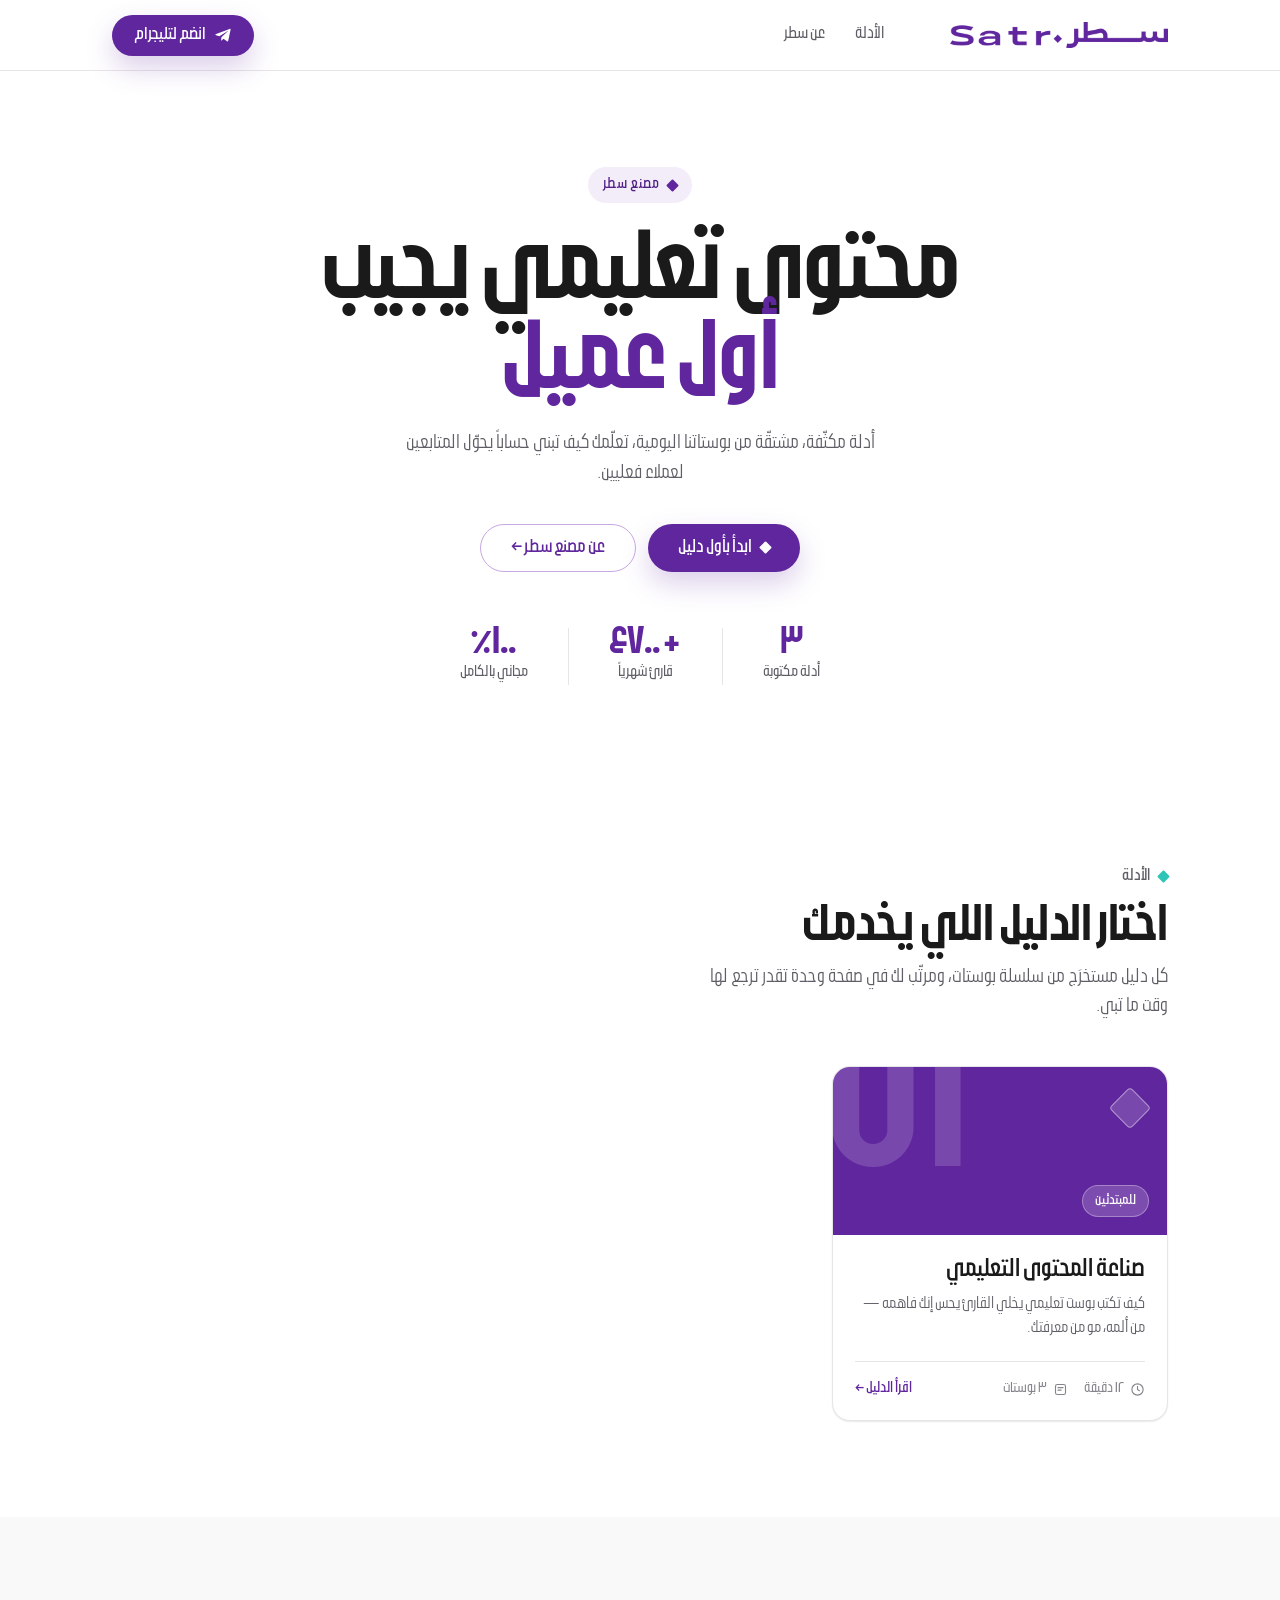
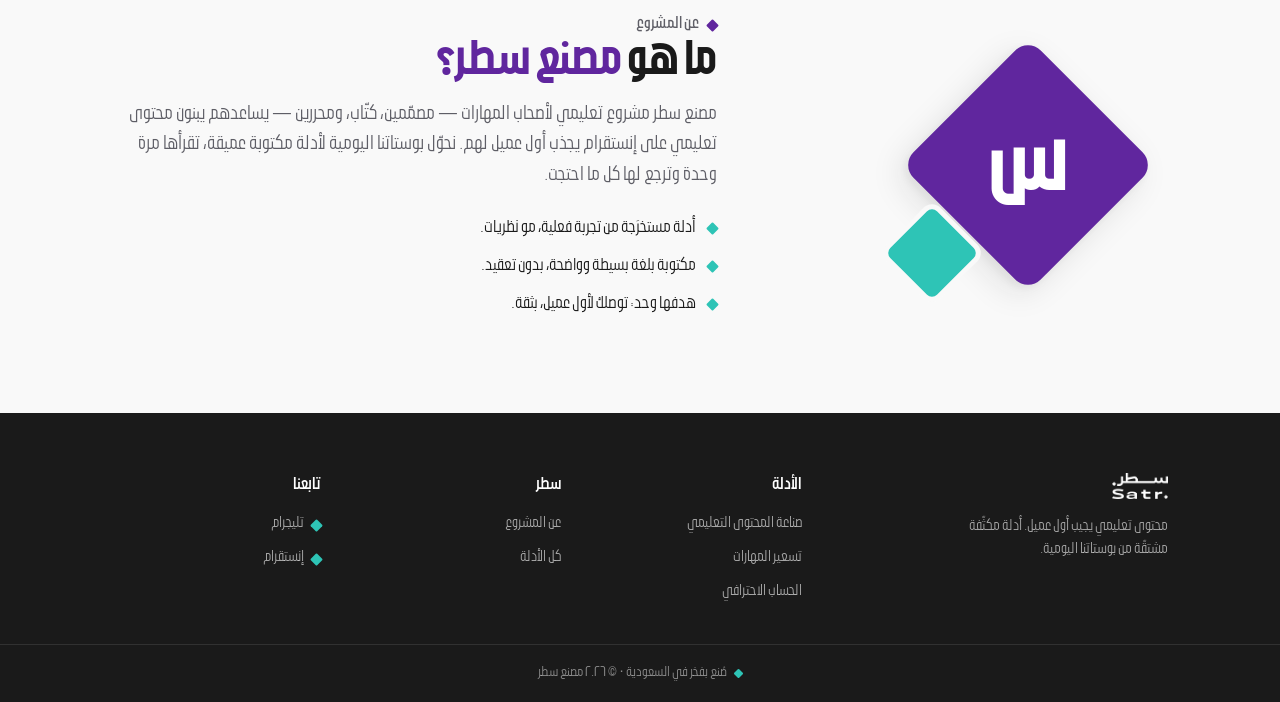
==== index.html @ 56eeab30 "Add files via upload" ====
<!DOCTYPE html>
<html lang="ar" dir="rtl">
<head>
<meta charset="utf-8">
<meta name="viewport" content="width=device-width, initial-scale=1">
<title>مصنع سطر · أدلة المحتوى التعليمي</title>
<link rel="stylesheet" href="colors_and_type.css">
<link rel="stylesheet" href="styles.css">
<script>
  /* Tweakable defaults — persisted by the host */
  window.SATAR_TWEAKS = /*EDITMODE-BEGIN*/{
    "hero": "a",
    "primary": "#60269E",
    "accent": "#2EC4B6",
    "font": "lama"
  }/*EDITMODE-END*/;
</script>
</head>
<body data-hero="a">

<!-- ============ NAV ============ -->
<header class="nav">
  <div class="nav__inner">
    <a href="index.html" aria-label="مصنع سطر"><img class="nav__logo" src="assets/logo-purple-trim.png" alt="سطر"></a>
    <nav class="nav__links">
      <a class="nav__link" href="#guides">الأدلة</a>
      <a class="nav__link" href="#about">عن سطر</a>
    </nav>
    <span class="nav__spacer"></span>
    <a class="btn btn--primary" href="#join">
      <svg viewBox="0 0 24 24" fill="currentColor" aria-hidden="true"><path d="M21.9 4.3 18.7 19.4c-.24 1.07-.88 1.33-1.78.83l-4.92-3.63-2.37 2.28c-.26.26-.48.48-.99.48l.35-5.01 9.12-8.24c.4-.35-.09-.55-.62-.2L6.23 13.07l-4.86-1.52c-1.06-.33-1.08-1.06.22-1.57l19-7.32c.88-.33 1.65.2 1.36 1.66z"/></svg>
      <span class="nav__cta-text">انضم لتليجرام</span>
    </a>
  </div>
</header>

<!-- ============ HERO ============ -->
<section class="hero" data-screen-label="Hero">

  <!-- Variant A — centered -->
  <div class="hero-variant hero-a">
    <div class="container">
      <span class="kicker kicker--purple"><span class="rh rh--p"></span> مصنع سطر</span>
      <h1 class="hero-title">محتوى تعليمي يجيب <span class="mk">أول عميل</span></h1>
      <p class="hero-lead">أدلة مكثّفة، مشتقّة من بوستاتنا اليومية، تعلّمك كيف تبني حساباً يحوّل المتابعين لعملاء فعليين.</p>
      <div class="hero-actions">
        <a class="btn btn--primary btn--lg" href="#guides"><span class="rh" style="background:#fff"></span> ابدأ بأول دليل</a>
        <a class="btn btn--ghost btn--lg" href="#about">عن مصنع سطر ←</a>
      </div>
      <div class="stats">
        <div class="stat"><span class="stat__num">٣</span><span class="stat__label">أدلة مكتوبة</span></div>
        <div class="stat"><span class="stat__num">+٤٧٠٠</span><span class="stat__label">قارئ شهرياً</span></div>
        <div class="stat"><span class="stat__num">١٠٠٪</span><span class="stat__label">مجاني بالكامل</span></div>
      </div>
    </div>
  </div>

  <!-- Variant B — split with rhombus visual -->
  <div class="hero-variant hero-b">
    <div class="container">
      <div class="hero-copy">
        <span class="kicker kicker--purple"><span class="rh rh--p"></span> مصنع سطر</span>
        <h1 class="hero-title">محتوى تعليمي<br>يجيب <span class="mk">أول عميل</span></h1>
        <p class="hero-lead">أدلة مكثّفة، مشتقّة من بوستاتنا اليومية، تعلّمك كيف تبني حساباً يحوّل المتابعين لعملاء فعليين.</p>
        <div class="hero-actions">
          <a class="btn btn--primary btn--lg" href="#guides"><span class="rh" style="background:#fff"></span> ابدأ بأول دليل</a>
          <a class="btn btn--ghost btn--lg" href="#about">عن مصنع سطر ←</a>
        </div>
        <div class="stats">
          <div class="stat"><span class="stat__num">٣</span><span class="stat__label">أدلة مكتوبة</span></div>
          <div class="stat"><span class="stat__num">+٤٧٠٠</span><span class="stat__label">قارئ شهرياً</span></div>
          <div class="stat"><span class="stat__num">١٠٠٪</span><span class="stat__label">مجاني</span></div>
        </div>
      </div>
      <div class="hero-visual">
        <div class="hero-visual__big"><span class="hero-visual__num">سطر</span></div>
        <div class="hero-visual__sm"></div>
        <div class="hero-visual__badge"><b>٣ بوستات</b><span>في كل دليل، مكثّفة</span></div>
      </div>
    </div>
  </div>

  <!-- Variant C — editorial -->
  <div class="hero-variant hero-c">
    <div class="container">
      <div class="hero-top">
        <span class="kicker kicker--purple"><span class="rh rh--p"></span> مصنع سطر</span>
      </div>
      <h1 class="hero-title">محتوى تعليمي يجيب <span class="mk">أول عميل.</span></h1>
      <p class="hero-lead">أدلة مكثّفة، مشتقّة من بوستاتنا اليومية، تعلّمك كيف تبني حساباً يحوّل المتابعين لعملاء فعليين.</p>
      <div class="hero-actions">
        <a class="btn btn--primary btn--lg" href="#guides"><span class="rh" style="background:#fff"></span> ابدأ بأول دليل</a>
        <a class="btn btn--ghost btn--lg" href="#about">عن مصنع سطر ←</a>
      </div>
      <div class="statband">
        <div class="sb"><div class="sb__num">٣</div><div class="sb__label">أدلة مكتوبة وعميقة</div></div>
        <div class="sb"><div class="sb__num">+٤٧٠٠</div><div class="sb__label">قارئ يتعلّمون شهرياً</div></div>
        <div class="sb"><div class="sb__num">١٠٠٪</div><div class="sb__label">مجاني بالكامل</div></div>
      </div>
    </div>
  </div>

</section>

<!-- ============ GUIDES ============ -->
<section class="section" id="guides" data-screen-label="Guides">
  <div class="container">
    <div class="sec-head">
      <span class="sec-head__kicker"><span class="rh"></span> الأدلة</span>
      <h2 class="sec-title">اختار الدليل اللي يخدمك</h2>
      <p class="sec-sub">كل دليل مستخرَج من سلسلة بوستات، ومرتّب لك في صفحة وحدة تقدر ترجع لها وقت ما تبي.</p>
    </div>

    <div class="guide-grid" id="guide-grid">
      <!-- تتعبأ تلقائياً من guides.json -->
    </div>
  </div>
</section>

<!-- ============ ABOUT ============ -->
<section class="section section--soft" id="about" data-screen-label="About">
  <div class="container">
    <div class="about">
      <div class="about__visual">
        <div class="about__rh-lg"><span>س</span></div>
        <div class="about__rh-sm"></div>
      </div>
      <div class="about__copy">
        <span class="sec-head__kicker"><span class="rh rh--p"></span> عن المشروع</span>
        <h2 class="about__title">ما هو <span class="mk">مصنع سطر؟</span></h2>
        <p class="about__text">مصنع سطر مشروع تعليمي لأصحاب المهارات — مصمّمين، كتّاب، ومحررين — يساعدهم يبنون محتوى تعليمي على إنستقرام يجذب أول عميل لهم. نحوّل بوستاتنا اليومية لأدلة مكتوبة عميقة، تقرأها مرة وحدة وترجع لها كل ما احتجت.</p>
        <ul class="about__points">
          <li><span class="rh"></span> أدلة مستخرَجة من تجربة فعلية، مو نظريات.</li>
          <li><span class="rh"></span> مكتوبة بلغة بسيطة وواضحة، بدون تعقيد.</li>
          <li><span class="rh"></span> هدفها وحد: توصلك لأول عميل، بثقة.</li>
        </ul>
      </div>
    </div>
  </div>
</section>

<!-- ============ FOOTER ============ -->
<footer class="footer" id="join" data-screen-label="Footer">
  <div class="footer__inner">
    <div class="footer__brand">
      <img class="footer__logo" src="assets/logo-white-trim.png" alt="سطر">
      <p class="footer__tag">محتوى تعليمي يجيب أول عميل. أدلة مكثّفة مشتقّة من بوستاتنا اليومية.</p>
    </div>
    <div class="footer__col">
      <h4>الأدلة</h4>
      <a href="دليل-صناعة-المحتوى.html">صناعة المحتوى التعليمي</a>
      <a href="#guides">تسعير المهارات</a>
      <a href="#guides">الحساب الاحترافي</a>
    </div>
    <div class="footer__col">
      <h4>سطر</h4>
      <a href="#about">عن المشروع</a>
      <a href="#guides">كل الأدلة</a>
    </div>
    <div class="footer__col">
      <h4>تابعنا</h4>
      <a href="#join"><span class="rh" style="background:var(--satar-teal)"></span> تليجرام</a>
      <a href="#join"><span class="rh" style="background:var(--satar-teal)"></span> إنستقرام</a>
    </div>
  </div>
  <div class="footer__bar">
    <span class="rh"></span> صُنع بفخر في السعودية · © ٢٠٢٦ مصنع سطر
  </div>
</footer>

<script>
/* ============ تحميل الأدلة ديناميكياً من guides.json ============ */
(function () {
  var COVERS = ['guide-card__cover--p', 'guide-card__cover--t', 'guide-card__cover--k'];
  var clockSvg = '<svg viewBox="0 0 24 24" fill="none" stroke-width="1.8" stroke-linecap="round" stroke-linejoin="round"><circle cx="12" cy="12" r="9"/><path d="M12 7v5l3 2"/></svg>';
  var postsSvg = '<svg viewBox="0 0 24 24" fill="none" stroke-width="1.8" stroke-linecap="round" stroke-linejoin="round"><rect x="4" y="4" width="16" height="16" rx="3"/><path d="M8 9h8M8 13h5"/></svg>';

  function toArabic(n) { return String(n).replace(/[0-9]/g, function (d) { return '٠١٢٣٤٥٦٧٨٩'[d]; }); }

  function render(guides) {
    var grid = document.getElementById('guide-grid');
    if (!grid) return;
    grid.innerHTML = guides.map(function (g, i) {
      var num = (i + 1) < 10 ? '0' + (i + 1) : '' + (i + 1);
      var cover = COVERS[i % COVERS.length];
      var meta = g.published
        ? '<span class="read">اقرأ الدليل ←</span>'
        : '<span class="read">قريباً</span>';
      var href = g.published ? ('guides/' + g.slug + '.html') : '#';
      return '<a class="guide-card" href="' + href + '">' +
        '<div class="guide-card__cover ' + cover + '">' +
          '<span class="guide-card__num">' + num + '</span>' +
          '<span class="guide-card__rh"></span>' +
          '<span class="level">' + g.level + '</span>' +
        '</div>' +
        '<div class="guide-card__body">' +
          '<h3 class="guide-card__title">' + g.title + '</h3>' +
          '<p class="guide-card__desc">' + g.description + '</p>' +
        '</div>' +
        '<div class="guide-card__meta">' +
          '<span class="mi">' + clockSvg + ' ' + toArabic(g.readTime) + ' دقيقة</span>' +
          '<span class="mi">' + postsSvg + ' ' + toArabic(g.posts) + ' بوستات</span>' +
          meta +
        '</div>' +
      '</a>';
    }).join('');
  }

  fetch('data/guides.json', { cache: 'no-store' })
    .then(function (r) { return r.json(); })
    .then(function (data) {
      var guides = (data && data.guides) ? data.guides : [];
      render(guides);
      var sg = document.getElementById('stat-guides');
      if (sg) sg.textContent = toArabic(guides.length);
    })
    .catch(function (e) { console.error('تعذّر تحميل الأدلة:', e); });
})();
</script>


</body>
</html>
---- colors_and_type.css ----
/* ============================================================
   سطر — Satar · Design Foundations
   Colors + Typography tokens
   Brand Guidelines V.1 · 2026
   ============================================================ */

/* ---------- Fonts: Lama Sans (Condensed) ---------- */
@font-face {
  font-family: "Lama Sans";
  src: url("fonts/LamaSans-ExtraLightCondensed.ttf") format("truetype");
  font-weight: 200; font-style: normal; font-display: swap;
}
@font-face {
  font-family: "Lama Sans";
  src: url("fonts/LamaSans-LightCondensed.ttf") format("truetype");
  font-weight: 300; font-style: normal; font-display: swap;
}
@font-face {
  font-family: "Lama Sans";
  src: url("fonts/LamaSans-RegularCondensed.ttf") format("truetype");
  font-weight: 400; font-style: normal; font-display: swap;
}
@font-face {
  font-family: "Lama Sans";
  src: url("fonts/LamaSans-MediumCondensed.ttf") format("truetype");
  font-weight: 500; font-style: normal; font-display: swap;
}
@font-face {
  font-family: "Lama Sans";
  src: url("fonts/LamaSans-SemiBoldCondensed.ttf") format("truetype");
  font-weight: 600; font-style: normal; font-display: swap;
}
@font-face {
  font-family: "Lama Sans";
  src: url("fonts/LamaSans-BoldCondensed.ttf") format("truetype");
  font-weight: 700; font-style: normal; font-display: swap;
}
@font-face {
  font-family: "Lama Sans";
  src: url("fonts/LamaSans-ExtraBoldCondensed.ttf") format("truetype");
  font-weight: 800; font-style: normal; font-display: swap;
}
@font-face {
  font-family: "Lama Sans";
  src: url("fonts/LamaSans-BlackCondensed.ttf") format("truetype");
  font-weight: 900; font-style: normal; font-display: swap;
}

:root {
  /* ===========================================================
     1 · BRAND COLORS  (from Satr Colors.pdf — hex is authoritative)
     =========================================================== */
  --satar-purple:  #60269E;  /* البنفسجي الأصيل — innovation, uniqueness, vision  (PRIMARY) */
  --satar-teal:    #2EC4B6;  /* الفيروزي النابض — vitality, momentum, flexibility (SECONDARY) */
  --satar-black:   #1A1A1A;  /* الأسود الفاحم — depth, professionalism, focus */
  --satar-white:   #F9F9F9;  /* الأبيض النقي — purity, simplicity, balance */

  /* ---- Purple ramp (derived via oklch around #60269E) ---- */
  --purple-50:   #f3edfa;
  --purple-100:  #e3d3f2;
  --purple-200:  #c7a8e3;
  --purple-300:  #a674d1;
  --purple-400:  #8447bd;
  --purple-500:  #60269e;  /* brand */
  --purple-600:  #511f86;
  --purple-700:  #41196c;
  --purple-800:  #311351;
  --purple-900:  #210d37;

  /* ---- Teal ramp (derived around #2EC4B6) ---- */
  --teal-50:   #e7faf7;
  --teal-100:  #c2f1ea;
  --teal-200:  #8fe5da;
  --teal-300:  #56d6c7;
  --teal-400:  #2ec4b6;  /* brand */
  --teal-500:  #1ea99c;
  --teal-600:  #16887e;
  --teal-700:  #136b64;
  --teal-800:  #114f4a;
  --teal-900:  #0c3531;

  /* ---- Neutral / ink ramp ---- */
  --ink-0:    #ffffff;
  --ink-25:   #f9f9f9;  /* brand white */
  --ink-50:   #f2f2f3;
  --ink-100:  #e6e6e8;
  --ink-200:  #cfcfd3;
  --ink-300:  #aeaeb4;
  --ink-400:  #84848c;
  --ink-500:  #5e5e66;
  --ink-600:  #3f3f45;
  --ink-700:  #2a2a2e;
  --ink-800:  #1f1f22;
  --ink-900:  #1a1a1a;  /* brand black */

  /* ===========================================================
     2 · SEMANTIC COLOR ROLES
     =========================================================== */
  --bg-page:        var(--ink-25);   /* default page surface */
  --bg-surface:     #ffffff;         /* cards, sheets */
  --bg-inverse:     var(--ink-900);  /* dark sections */
  --bg-brand:       var(--satar-purple);
  --bg-brand-soft:  var(--purple-50);
  --bg-accent:      var(--satar-teal);
  --bg-accent-soft: var(--teal-50);

  --fg-1:           var(--ink-900);  /* primary text */
  --fg-2:           var(--ink-500);  /* secondary text */
  --fg-3:           var(--ink-400);  /* tertiary / captions */
  --fg-on-brand:    #ffffff;
  --fg-on-accent:   var(--ink-900);  /* black sits best on teal */
  --fg-inverse:     var(--ink-25);
  --fg-brand:       var(--satar-purple);
  --fg-accent:      var(--teal-600);

  --border-1:       var(--ink-100);  /* hairlines, dividers */
  --border-2:       var(--ink-200);  /* default control border */
  --border-strong:  var(--ink-900);
  --border-brand:   var(--satar-purple);

  /* States (kept inside the brand palette) */
  --focus-ring:     color-mix(in oklch, var(--satar-purple) 55%, transparent);
  --success:        var(--teal-600);
  --danger:         #d23b3b;

  /* ===========================================================
     3 · TYPOGRAPHY
     =========================================================== */
  --font-sans: "Lama Sans", "Segoe UI", system-ui, -apple-system, sans-serif;

  /* Weights — guideline: Bold = main headings, Medium = subheads, Regular = body */
  --fw-regular:  400;
  --fw-medium:   500;
  --fw-semibold: 600;
  --fw-bold:     700;
  --fw-black:    900;

  /* Type scale (condensed face → tracks tight) */
  --fs-display: 64px;  --lh-display: 1.02;
  --fs-h1:      44px;  --lh-h1: 1.06;
  --fs-h2:      32px;  --lh-h2: 1.12;
  --fs-h3:      24px;  --lh-h3: 1.2;
  --fs-h4:      19px;  --lh-h4: 1.3;
  --fs-lg:      18px;  --lh-lg: 1.5;
  --fs-body:    16px;  --lh-body: 1.6;
  --fs-sm:      14px;  --lh-sm: 1.5;
  --fs-xs:      12px;  --lh-xs: 1.4;

  --tracking-tight: -0.01em;
  --tracking-normal: 0;
  --tracking-wide: 0.04em;

  /* ===========================================================
     4 · RADII · SHADOWS · SPACING
     =========================================================== */
  --r-xs: 4px;
  --r-sm: 8px;
  --r-md: 12px;
  --r-lg: 18px;
  --r-xl: 26px;
  --r-pill: 999px;
  /* The brand "معين" (rhombus) — a square rotated 45° — is the signature container. */
  --rhombus-rotate: 45deg;

  --shadow-sm: 0 1px 2px rgba(26,26,26,.06), 0 1px 1px rgba(26,26,26,.04);
  --shadow-md: 0 4px 12px rgba(26,26,26,.08), 0 2px 4px rgba(26,26,26,.05);
  --shadow-lg: 0 12px 32px rgba(26,26,26,.10), 0 4px 8px rgba(26,26,26,.06);
  --shadow-brand: 0 12px 28px rgba(96,38,158,.22);

  --space-1: 4px;
  --space-2: 8px;
  --space-3: 12px;
  --space-4: 16px;
  --space-5: 24px;
  --space-6: 32px;
  --space-7: 48px;
  --space-8: 64px;

  --ease: cubic-bezier(.22,.61,.36,1);
  --ease-out: cubic-bezier(.16,1,.3,1);
  --dur: 220ms;
}

/* ============================================================
   SEMANTIC ELEMENT DEFAULTS  (RTL-first, Arabic primary)
   ============================================================ */
.satar {
  font-family: var(--font-sans);
  color: var(--fg-1);
  background: var(--bg-page);
  direction: rtl;
  text-rendering: optimizeLegibility;
  -webkit-font-smoothing: antialiased;
}

.satar h1, .satar .h1 {
  font-weight: var(--fw-bold);
  font-size: var(--fs-h1); line-height: var(--lh-h1);
  letter-spacing: var(--tracking-tight); margin: 0;
}
.satar h2, .satar .h2 {
  font-weight: var(--fw-bold);
  font-size: var(--fs-h2); line-height: var(--lh-h2);
  letter-spacing: var(--tracking-tight); margin: 0;
}
.satar h3, .satar .h3 {
  font-weight: var(--fw-semibold);
  font-size: var(--fs-h3); line-height: var(--lh-h3); margin: 0;
}
.satar h4, .satar .h4 {
  font-weight: var(--fw-medium);
  font-size: var(--fs-h4); line-height: var(--lh-h4); margin: 0;
}
.satar .display {
  font-weight: var(--fw-black);
  font-size: var(--fs-display); line-height: var(--lh-display);
  letter-spacing: var(--tracking-tight); margin: 0;
}
.satar p, .satar .body {
  font-weight: var(--fw-regular);
  font-size: var(--fs-body); line-height: var(--lh-body);
  color: var(--fg-1); margin: 0; text-wrap: pretty;
}
.satar .lead {
  font-size: var(--fs-lg); line-height: var(--lh-lg);
  color: var(--fg-2); font-weight: var(--fw-regular);
}
.satar small, .satar .caption {
  font-size: var(--fs-sm); line-height: var(--lh-sm); color: var(--fg-2);
}
.satar .overline {
  font-size: var(--fs-xs); font-weight: var(--fw-semibold);
  letter-spacing: var(--tracking-wide); color: var(--fg-accent);
  text-transform: uppercase;
}
---- styles.css ----
/* ============================================================
   مصنع سطر — موقع الأدلة
   Layout + components on top of Satar design tokens
   (colors_and_type.css must be loaded first)
   ============================================================ */

*, *::before, *::after { box-sizing: border-box; }
html { -webkit-text-size-adjust: 100%; }
body {
  margin: 0;
  font-family: var(--font-sans);
  color: var(--fg-1);
  background: var(--bg-surface);
  direction: rtl;
  text-rendering: optimizeLegibility;
  -webkit-font-smoothing: antialiased;
  -moz-osx-font-smoothing: grayscale;
}
a { text-decoration: none; color: inherit; }
img { display: block; max-width: 100%; }
::selection { background: color-mix(in oklch, var(--satar-purple) 22%, transparent); }

.container {
  width: 100%;
  max-width: 1120px;
  margin: 0 auto;
  padding-inline: 32px;
}
.container--narrow { max-width: 760px; }

/* Arabic-Indic numerals helper */
.an { font-feature-settings: normal; }

/* ---------- Rhombus signature element ---------- */
.rh {
  display: inline-block;
  width: 9px; height: 9px;
  background: var(--satar-teal);
  transform: rotate(45deg);
  border-radius: 1px;
  flex: none;
}
.rh--p { background: var(--satar-purple); }
.rh--k { background: var(--satar-black); }

/* ---------- Buttons ---------- */
.btn {
  font-family: inherit;
  font-weight: var(--fw-semibold);
  font-size: 15px;
  border: none;
  border-radius: var(--r-pill);
  padding: 12px 22px;
  display: inline-flex;
  align-items: center;
  gap: 9px;
  cursor: pointer;
  transition: background var(--dur) var(--ease), transform var(--dur) var(--ease), box-shadow var(--dur) var(--ease), color var(--dur) var(--ease);
  white-space: nowrap;
  line-height: 1;
}
.btn svg { width: 17px; height: 17px; }
.btn--primary {
  color: #fff;
  background: var(--satar-purple);
  box-shadow: var(--shadow-brand);
}
.btn--primary:hover { background: var(--purple-600); }
.btn--primary:active { transform: scale(.975); }
.btn--ghost {
  color: var(--satar-purple);
  background: transparent;
  border: 1.5px solid var(--purple-200);
}
.btn--ghost:hover { border-color: var(--satar-purple); background: var(--purple-50); }
.btn--lg { font-size: 16px; padding: 15px 30px; }
.btn--onpurple {
  background: #fff; color: var(--satar-purple); box-shadow: var(--shadow-lg);
}
.btn--onpurple:hover { background: var(--ink-25); }

/* ============================================================
   NAVBAR
   ============================================================ */
.nav {
  position: sticky; top: 0; z-index: 50;
  background: rgba(255,255,255,.82);
  backdrop-filter: saturate(180%) blur(14px);
  -webkit-backdrop-filter: saturate(180%) blur(14px);
  border-bottom: 1px solid var(--border-1);
}
.nav__inner {
  max-width: 1120px; margin: 0 auto; height: 70px;
  padding-inline: 32px;
  display: flex; align-items: center; gap: 28px;
}
.nav__logo { height: 26px; width: auto; }
.nav__links {
  display: flex; align-items: center; gap: 30px;
  margin-inline-start: 38px;
}
.nav__link {
  font-size: 15px; font-weight: var(--fw-medium);
  color: var(--fg-2); transition: color var(--dur) var(--ease);
}
.nav__link:hover { color: var(--satar-purple); }
.nav__spacer { margin-inline-start: auto; }
.nav__burger {
  display: none; background: none; border: none; cursor: pointer;
  margin-inline-start: auto; padding: 6px; color: var(--fg-1);
}

/* ============================================================
   HERO (3 switchable variants)
   ============================================================ */
.hero { background: var(--bg-surface); overflow: hidden; position: relative; }
.hero-variant { display: none; }
body[data-hero="a"] .hero-a,
body[data-hero="b"] .hero-b,
body[data-hero="c"] .hero-c { display: block; }

.kicker {
  display: inline-flex; align-items: center; gap: 9px;
  font-size: 13px; font-weight: var(--fw-semibold);
  letter-spacing: var(--tracking-wide);
  color: var(--teal-700); background: var(--teal-50);
  padding: 7px 15px; border-radius: var(--r-pill);
}
.kicker--purple { color: var(--purple-600); background: var(--purple-50); }

.hero-title {
  font-weight: var(--fw-black);
  letter-spacing: var(--tracking-tight);
  margin: 0; color: var(--fg-1);
}
.hero-title .mk { color: var(--satar-purple); }
.hero-lead {
  font-size: var(--fs-lg); line-height: 1.65;
  color: var(--fg-2); margin: 0;
}

/* --- stats --- */
.stats { display: flex; gap: 0; flex-wrap: wrap; }
.stat { display: flex; flex-direction: column; gap: 4px; padding-inline-end: 40px; margin-inline-end: 40px; border-inline-end: 1px solid var(--border-1); }
.stat:last-child { border-inline-end: none; margin-inline-end: 0; padding-inline-end: 0; }
.stat__num { font-size: 30px; font-weight: var(--fw-black); color: var(--satar-purple); line-height: 1; letter-spacing: var(--tracking-tight); }
.stat__label { font-size: 14px; color: var(--fg-2); font-weight: var(--fw-medium); }

/* Variant A — centered (Stripe-like) */
.hero-a .container { padding-block: 96px 84px; text-align: center; display: flex; flex-direction: column; align-items: center; }
.hero-a .hero-title { font-size: clamp(40px, 6.4vw, 76px); line-height: 1.18; margin-top: 24px; max-width: 14ch; }
.hero-a .hero-lead { margin-top: 24px; max-width: 56ch; }
.hero-a .hero-actions { display: flex; gap: 12px; margin-top: 34px; flex-wrap: wrap; justify-content: center; }
.hero-a .stats { margin-top: 56px; justify-content: center; }

/* Variant B — split with rhombus visual */
.hero-b .container { padding-block: 80px 88px; display: grid; grid-template-columns: 1.05fr .95fr; gap: 48px; align-items: center; }
.hero-b .hero-title { font-size: clamp(38px, 4.6vw, 62px); line-height: 1.1; margin-top: 22px; }
.hero-b .hero-lead { margin-top: 22px; max-width: 46ch; }
.hero-b .hero-actions { display: flex; gap: 12px; margin-top: 30px; flex-wrap: wrap; }
.hero-b .stats { margin-top: 40px; }
.hero-b .stat__num { font-size: 26px; }
.hero-visual { position: relative; height: 400px; display: flex; align-items: center; justify-content: center; }
.hero-visual__big { width: 250px; height: 250px; transform: rotate(45deg); border-radius: var(--r-lg); overflow: hidden; box-shadow: var(--shadow-lg); background: var(--satar-purple); display: flex; align-items: center; justify-content: center; }
.hero-visual__num { transform: rotate(-45deg); font-size: 120px; font-weight: var(--fw-black); color: rgba(255,255,255,.16); line-height: 1; }
.hero-visual__sm { position: absolute; inset-inline-end: 18px; bottom: 36px; width: 120px; height: 120px; transform: rotate(45deg); border-radius: var(--r-md); border: 5px solid #fff; background: var(--satar-teal); box-shadow: var(--shadow-md); }
.hero-visual__badge { position: absolute; inset-inline-start: 0; top: 30px; background: #fff; border: 1px solid var(--border-1); border-radius: var(--r-md); padding: 12px 18px; box-shadow: var(--shadow-md); display: flex; flex-direction: column; gap: 3px; }
.hero-visual__badge b { font-size: 22px; font-weight: var(--fw-black); color: var(--satar-purple); }
.hero-visual__badge span { font-size: 13px; color: var(--fg-2); font-weight: var(--fw-medium); }

/* Variant C — editorial */
.hero-c .container { padding-block: 92px 0; }
.hero-c .hero-top { max-width: 18ch; }
.hero-c .hero-title { font-size: clamp(44px, 7vw, 88px); line-height: 1.04; margin-top: 26px; }
.hero-c .hero-lead { margin-top: 26px; max-width: 50ch; }
.hero-c .hero-actions { display: flex; gap: 12px; margin-top: 32px; flex-wrap: wrap; }
.hero-c .statband { margin-top: 72px; border-top: 1px solid var(--border-1); display: grid; grid-template-columns: repeat(3, 1fr); }
.hero-c .statband .sb { padding: 34px 0 40px; border-inline-start: 1px solid var(--border-1); padding-inline-start: 28px; }
.hero-c .statband .sb:first-child { border-inline-start: none; padding-inline-start: 0; }
.hero-c .statband .sb__num { font-size: 44px; font-weight: var(--fw-black); color: var(--satar-purple); line-height: 1; letter-spacing: var(--tracking-tight); }
.hero-c .statband .sb__label { font-size: 15px; color: var(--fg-2); margin-top: 8px; font-weight: var(--fw-medium); }

/* ============================================================
   SECTION HEADERS
   ============================================================ */
.section { padding-block: 96px; }
.section--soft { background: var(--bg-page); }
.section--dark { background: var(--satar-black); color: #fff; }

.sec-head { margin-bottom: 44px; }
.sec-head__kicker { display: inline-flex; align-items: center; gap: 9px; font-size: 14px; font-weight: var(--fw-semibold); color: var(--fg-2); }
.sec-title { font-size: clamp(28px, 3.6vw, 40px); font-weight: var(--fw-black); letter-spacing: var(--tracking-tight); margin: 14px 0 0; line-height: 1.08; }
.sec-sub { font-size: var(--fs-lg); color: var(--fg-2); margin: 16px 0 0; max-width: 54ch; line-height: 1.6; }

/* ============================================================
   GUIDE CARDS
   ============================================================ */
.guide-grid { display: grid; grid-template-columns: repeat(3, 1fr); gap: 24px; }
.guide-card {
  background: var(--bg-surface);
  border: 1px solid var(--border-1);
  border-radius: var(--r-lg);
  overflow: hidden;
  box-shadow: var(--shadow-sm);
  display: flex; flex-direction: column;
  transition: transform var(--dur) var(--ease-out), box-shadow var(--dur) var(--ease-out);
}
.guide-card:hover { transform: translateY(-5px); box-shadow: var(--shadow-lg); }
.guide-card__cover {
  position: relative; height: 168px; overflow: hidden;
  display: flex; align-items: flex-end; padding: 18px;
}
.guide-card__cover--p { background: var(--satar-purple); }
.guide-card__cover--t { background: var(--satar-teal); }
.guide-card__cover--k { background: var(--satar-black); }
.guide-card__num {
  position: absolute; inset-inline-end: -6px; top: -28px;
  font-size: 150px; font-weight: var(--fw-black);
  color: rgba(255,255,255,.16); line-height: 1; letter-spacing: -.04em;
  pointer-events: none;
}
.guide-card__cover--t .guide-card__num { color: rgba(26,26,26,.14); }
.guide-card__rh {
  position: absolute; inset-inline-start: 22px; top: 26px;
  width: 30px; height: 30px; transform: rotate(45deg);
  background: rgba(255,255,255,.16); border: 1.5px solid rgba(255,255,255,.45);
  border-radius: 4px;
}
.guide-card__cover--t .guide-card__rh { background: rgba(26,26,26,.1); border-color: rgba(26,26,26,.3); }
.level {
  position: relative; z-index: 1;
  font-size: 12px; font-weight: var(--fw-semibold);
  color: #fff; background: rgba(255,255,255,.18);
  border: 1px solid rgba(255,255,255,.32);
  padding: 5px 12px; border-radius: var(--r-pill);
  backdrop-filter: blur(2px);
}
.guide-card__cover--t .level { color: var(--satar-black); background: rgba(26,26,26,.1); border-color: rgba(26,26,26,.22); }
.guide-card__body { padding: 22px 22px 0; flex: 1; }
.guide-card__title { font-size: 21px; font-weight: var(--fw-bold); margin: 0; line-height: 1.25; color: var(--fg-1); }
.guide-card__desc { font-size: 15px; color: var(--fg-2); margin: 10px 0 0; line-height: 1.6; }
.guide-card__meta {
  margin: 20px 22px; padding-top: 16px; border-top: 1px solid var(--border-1);
  display: flex; align-items: center; gap: 16px;
  font-size: 13px; color: var(--fg-3); font-weight: var(--fw-medium);
}
.guide-card__meta .mi { display: inline-flex; align-items: center; gap: 6px; }
.guide-card__meta .mi svg { width: 15px; height: 15px; stroke: var(--fg-3); }
.guide-card__meta .read { margin-inline-start: auto; color: var(--satar-purple); font-weight: var(--fw-semibold); display: inline-flex; align-items: center; gap: 5px; }

/* ============================================================
   ABOUT band
   ============================================================ */
.about { display: grid; grid-template-columns: .8fr 1.2fr; gap: 48px; align-items: center; }
.about__visual { aspect-ratio: 1; max-width: 280px; position: relative; display: flex; align-items: center; justify-content: center; }
.about__rh-lg { width: 180px; height: 180px; transform: rotate(45deg); border-radius: var(--r-lg); background: var(--satar-purple); display: flex; align-items: center; justify-content: center; box-shadow: var(--shadow-lg); }
.about__rh-lg span { transform: rotate(-45deg); font-size: 72px; font-weight: var(--fw-black); color: #fff; }
.about__rh-sm { position: absolute; inset-inline-end: 6px; bottom: 14px; width: 76px; height: 76px; transform: rotate(45deg); border-radius: var(--r-md); background: var(--satar-teal); border: 5px solid var(--bg-page); }
.about__title { font-size: clamp(26px, 3.4vw, 38px); font-weight: var(--fw-black); letter-spacing: var(--tracking-tight); margin: 0; line-height: 1.1; }
.about__title .mk { color: var(--satar-purple); }
.about__text { font-size: var(--fs-lg); color: var(--fg-2); line-height: 1.7; margin: 18px 0 0; }
.about__points { list-style: none; padding: 0; margin: 26px 0 0; display: grid; gap: 14px; }
.about__points li { display: flex; gap: 12px; align-items: flex-start; font-size: 16px; color: var(--fg-1); line-height: 1.5; }
.about__points .rh { margin-top: 7px; }

/* ============================================================
   GUIDE PAGE — hero
   ============================================================ */
.ghero { background: var(--bg-surface); border-bottom: 1px solid var(--border-1); position: relative; overflow: hidden; }
.ghero::before {
  content: ""; position: absolute; inset-inline-start: -90px; top: -90px;
  width: 260px; height: 260px; transform: rotate(45deg);
  background: var(--purple-50); border-radius: var(--r-xl); z-index: 0;
}
.ghero .container { position: relative; z-index: 1; padding-block: 40px 64px; }
.backlink { display: inline-flex; align-items: center; gap: 8px; font-size: 15px; font-weight: var(--fw-medium); color: var(--fg-2); transition: color var(--dur) var(--ease); }
.backlink:hover { color: var(--satar-purple); }
.tagrow { display: flex; gap: 10px; flex-wrap: wrap; margin-top: 34px; }
.tag {
  font-size: 13px; font-weight: var(--fw-semibold);
  padding: 6px 14px; border-radius: var(--r-pill);
  display: inline-flex; align-items: center; gap: 7px;
}
.tag--level { color: var(--purple-600); background: var(--purple-50); }
.tag--topic { color: var(--teal-700); background: var(--teal-50); }
.ghero__title { font-size: clamp(36px, 5.4vw, 60px); font-weight: var(--fw-black); letter-spacing: var(--tracking-tight); line-height: 1.05; margin: 22px 0 0; max-width: 18ch; }
.ghero__lead { font-size: var(--fs-lg); color: var(--fg-2); line-height: 1.65; margin: 22px 0 0; max-width: 56ch; }
.ghero__meta { display: flex; gap: 0; flex-wrap: wrap; margin-top: 34px; }
.ghero__meta .gm { display: flex; align-items: center; gap: 9px; padding-inline-end: 28px; margin-inline-end: 28px; border-inline-end: 1px solid var(--border-1); }
.ghero__meta .gm:last-child { border-inline-end: none; }
.ghero__meta .gm svg { width: 20px; height: 20px; stroke: var(--satar-purple); flex: none; }
.ghero__meta .gm b { font-size: 16px; font-weight: var(--fw-bold); color: var(--fg-1); display: block; line-height: 1.2; }
.ghero__meta .gm span { font-size: 13px; color: var(--fg-3); }

/* ---------- Article shell ---------- */
.article-wrap { padding-block: 56px 88px; }
.toc {
  background: var(--bg-page); border: 1px solid var(--border-1);
  border-radius: var(--r-lg); padding: 26px 28px; margin-bottom: 56px;
}
.toc__title { display: flex; align-items: center; gap: 9px; font-size: 14px; font-weight: var(--fw-bold); color: var(--fg-1); letter-spacing: var(--tracking-wide); margin: 0 0 18px; }
.toc__list { list-style: none; counter-reset: toc; margin: 0; padding: 0; display: grid; gap: 2px; }
.toc__list li { counter-increment: toc; }
.toc__list a { display: flex; align-items: center; gap: 14px; padding: 11px 8px; border-radius: var(--r-sm); font-size: 16px; color: var(--fg-1); font-weight: var(--fw-medium); transition: background var(--dur) var(--ease), color var(--dur) var(--ease); }
.toc__list a:hover { background: var(--purple-50); color: var(--satar-purple); }
.toc__list a::before { content: counter(toc, decimal-leading-zero); font-size: 14px; font-weight: var(--fw-bold); color: var(--satar-purple); background: #fff; border: 1px solid var(--border-1); width: 30px; height: 30px; border-radius: 8px; display: flex; align-items: center; justify-content: center; flex: none; }

/* ---------- Article typography ---------- */
.article { font-size: 18px; line-height: 1.85; color: var(--ink-700); }
.article > p { margin: 0 0 22px; text-wrap: pretty; }
.article .axis { margin-top: 12px; }
.article .axis + .axis { margin-top: 8px; }
.axis__num { display: inline-flex; align-items: center; gap: 10px; font-size: 14px; font-weight: var(--fw-bold); color: var(--satar-purple); letter-spacing: var(--tracking-wide); }
.axis__num .rh { width: 8px; height: 8px; background: var(--satar-purple); }
.article h2 { font-size: clamp(26px, 3.4vw, 36px); font-weight: var(--fw-black); color: var(--fg-1); line-height: 1.15; letter-spacing: var(--tracking-tight); margin: 14px 0 18px; }
.article h3 { font-size: 22px; font-weight: var(--fw-bold); color: var(--fg-1); margin: 36px 0 12px; }
.article strong, .article .mark { font-weight: var(--fw-bold); color: var(--fg-1); }
.article .hl { color: var(--satar-purple); font-weight: var(--fw-bold); background: linear-gradient(transparent 62%, var(--purple-100) 0); padding: 0 2px; }
.article ul { margin: 0 0 24px; padding: 0; list-style: none; display: grid; gap: 13px; }
.article ul li { display: flex; gap: 14px; align-items: flex-start; }
.article ul li::before { content: ""; width: 9px; height: 9px; background: var(--satar-teal); transform: rotate(45deg); border-radius: 1px; margin-top: 12px; flex: none; }
.article .divider { height: 1px; background: var(--border-1); border: none; margin: 8px 0 40px; }

/* ---------- Pull quote ---------- */
.pullquote {
  position: relative; background: var(--satar-purple); color: #fff;
  border-radius: var(--r-xl); padding: 52px 48px 44px; margin: 44px 0;
  overflow: hidden;
}
.pullquote__mark { position: absolute; inset-inline-end: 30px; top: 2px; font-size: 150px; line-height: 1; font-weight: var(--fw-black); color: rgba(255,255,255,.16); font-family: Georgia, serif; pointer-events: none; }
.pullquote__rh { position: absolute; inset-inline-start: -40px; bottom: -40px; width: 150px; height: 150px; transform: rotate(45deg); background: rgba(46,196,182,.22); border-radius: 18px; }
.pullquote p { position: relative; z-index: 1; font-size: clamp(24px, 3.2vw, 34px); font-weight: var(--fw-bold); line-height: 1.4; margin: 0; letter-spacing: var(--tracking-tight); max-width: 22ch; }
.pullquote cite { position: relative; z-index: 1; display: flex; align-items: center; gap: 9px; font-style: normal; font-size: 14px; color: rgba(255,255,255,.7); margin-top: 22px; font-weight: var(--fw-medium); }
.pullquote cite .rh { background: var(--satar-teal); }

/* ---------- CTA box ---------- */
.ctabox {
  background: var(--bg-page); border: 1px solid var(--border-1);
  border-radius: var(--r-xl); padding: 48px; text-align: center;
  margin: 56px 0; position: relative; overflow: hidden;
}
.ctabox__tag { display: inline-flex; align-items: center; gap: 8px; font-size: 13px; font-weight: var(--fw-semibold); color: var(--teal-700); background: var(--teal-50); padding: 7px 15px; border-radius: var(--r-pill); }
.ctabox h2 { font-size: clamp(26px, 3.4vw, 38px); font-weight: var(--fw-black); letter-spacing: var(--tracking-tight); margin: 18px 0 0; color: var(--fg-1); }
.ctabox p { font-size: var(--fs-lg); color: var(--fg-2); margin: 14px auto 0; max-width: 48ch; line-height: 1.6; }
.ctabox .btn { margin-top: 28px; }

/* ---------- Author + share ---------- */
.author {
  display: flex; align-items: center; gap: 20px; flex-wrap: wrap;
  padding-top: 40px; border-top: 1px solid var(--border-1);
}
.author__avatar { width: 64px; height: 64px; transform: rotate(45deg); border-radius: var(--r-md); background: var(--satar-purple); display: flex; align-items: center; justify-content: center; flex: none; box-shadow: var(--shadow-brand); }
.author__avatar span { transform: rotate(-45deg); font-size: 30px; font-weight: var(--fw-black); color: #fff; }
.author__info b { font-size: 18px; font-weight: var(--fw-bold); color: var(--fg-1); display: block; }
.author__info span { font-size: 14px; color: var(--fg-2); }
.share { display: flex; gap: 10px; margin-inline-start: auto; align-items: center; }
.share__label { font-size: 14px; color: var(--fg-3); font-weight: var(--fw-medium); }
.share__btn { width: 42px; height: 42px; border-radius: var(--r-pill); border: 1px solid var(--border-2); background: #fff; display: inline-flex; align-items: center; justify-content: center; cursor: pointer; color: var(--fg-2); transition: all var(--dur) var(--ease); }
.share__btn:hover { border-color: var(--satar-purple); color: var(--satar-purple); background: var(--purple-50); transform: translateY(-2px); }
.share__btn svg { width: 18px; height: 18px; }
.share__btn.copied { border-color: var(--satar-teal); color: var(--teal-700); background: var(--teal-50); }

@media (max-width: 680px) {
  .article { font-size: 17px; }
  .pullquote { padding: 40px 28px 34px; }
  .ctabox { padding: 36px 24px; }
  .ghero__meta .gm { padding-inline-end: 18px; margin-inline-end: 18px; }
  .author { gap: 14px; }
  .share { margin-inline-start: 0; width: 100%; }
}

/* ============================================================
   FOOTER
   ============================================================ */
.footer { background: var(--satar-black); color: #fff; }
.footer__inner { max-width: 1120px; margin: 0 auto; padding: 60px 32px 28px; display: grid; grid-template-columns: 1.6fr 1fr 1fr 1fr; gap: 32px; }
.footer__logo { height: 26px; width: auto; }
.footer__tag { font-size: 14px; color: rgba(255,255,255,.6); margin: 18px 0 0; line-height: 1.6; max-width: 30ch; }
.footer__col h4 { font-size: 14px; font-weight: var(--fw-bold); margin: 0 0 16px; color: #fff; }
.footer__col a { display: flex; align-items: center; gap: 8px; font-size: 14px; color: rgba(255,255,255,.62); margin-bottom: 12px; transition: color var(--dur) var(--ease); }
.footer__col a:hover { color: var(--satar-teal); }
.footer__bar { border-top: 1px solid rgba(255,255,255,.1); padding: 18px 32px; text-align: center; font-size: 13px; color: rgba(255,255,255,.5); display: flex; align-items: center; justify-content: center; gap: 8px; flex-wrap: wrap; }
.footer__bar .rh { width: 7px; height: 7px; }

/* ============================================================
   RESPONSIVE
   ============================================================ */
@media (max-width: 920px) {
  .nav__links { display: none; }
  .nav__cta-text { display: none; }
  .hero-b .container { grid-template-columns: 1fr; gap: 36px; }
  .hero-visual { height: 320px; order: -1; }
  .about { grid-template-columns: 1fr; gap: 32px; }
  .about__visual { margin: 0 auto; }
  .footer__inner { grid-template-columns: 1fr 1fr; gap: 28px; }
  .footer__brand { grid-column: 1 / -1; }
}
@media (max-width: 680px) {
  .container { padding-inline: 22px; }
  .section { padding-block: 64px; }
  .guide-grid { grid-template-columns: 1fr; }
  .stat { padding-inline-end: 24px; margin-inline-end: 24px; }
  .hero-c .statband { grid-template-columns: 1fr; }
  .hero-c .statband .sb { border-inline-start: none; border-top: 1px solid var(--border-1); padding: 24px 0; padding-inline-start: 0; }
  .hero-c .statband .sb:first-child { border-top: none; }
  .hero-a .container, .hero-b .container, .hero-c .container { padding-block: 56px 56px; }
  .footer__inner { grid-template-columns: 1fr 1fr; }
}
@media (max-width: 460px) {
  .stats { flex-direction: column; gap: 20px; }
  .stat { border-inline-end: none; padding-inline-end: 0; margin-inline-end: 0; border-inline-start: 3px solid var(--purple-100); padding-inline-start: 16px; }
}

@media (prefers-reduced-motion: reduce) {
  * { animation: none !important; transition: none !important; }
}
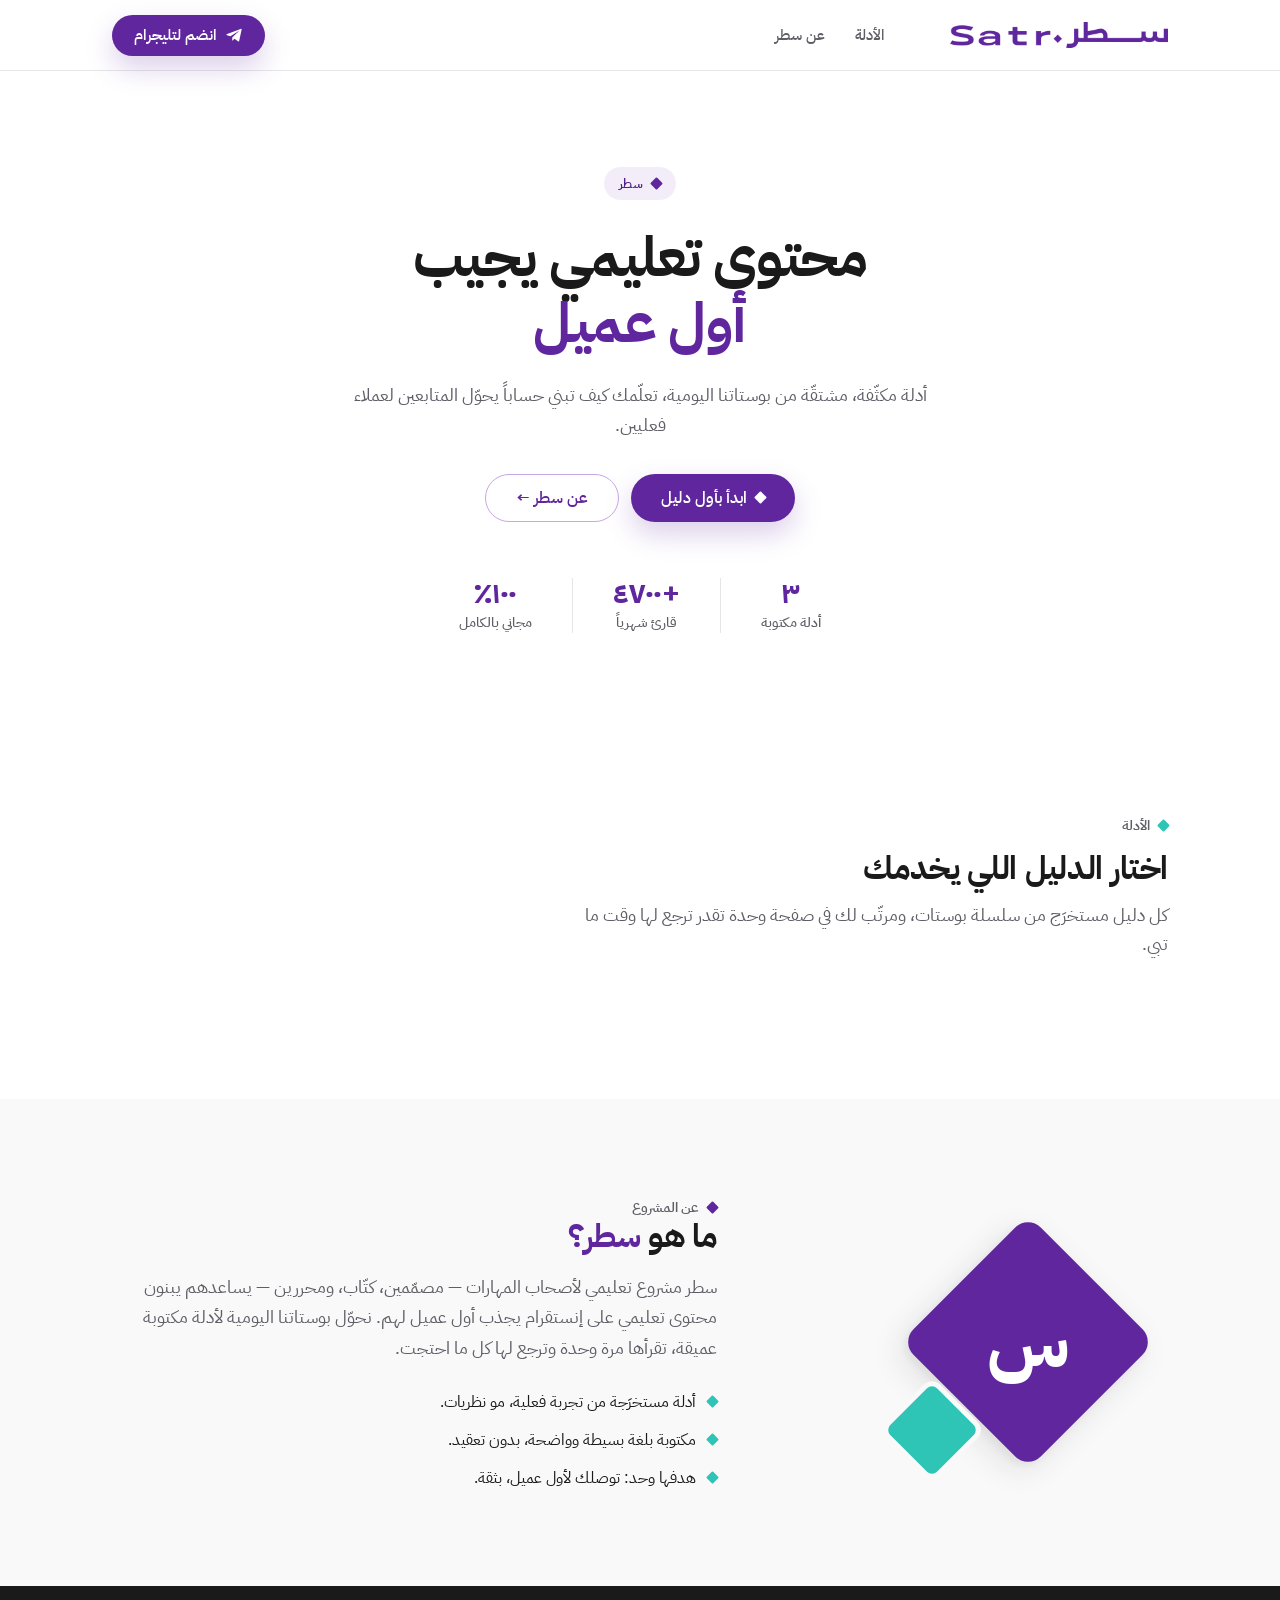
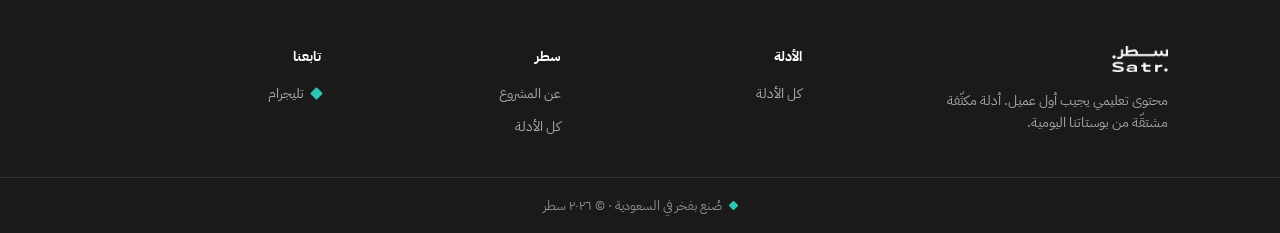
==== commit 15c18589: "رابط تليجرام + تنظيف الفوتر + توحيد الاسم" ====
--- a/index.html
+++ b/index.html
@@ -3,11 +3,10 @@
 <head>
 <meta charset="utf-8">
 <meta name="viewport" content="width=device-width, initial-scale=1">
-<title>مصنع سطر · أدلة المحتوى التعليمي</title>
+<title>سطر · أدلة المحتوى التعليمي</title>
 <link rel="stylesheet" href="colors_and_type.css">
 <link rel="stylesheet" href="styles.css">
 <script>
-  /* Tweakable defaults — persisted by the host */
   window.SATAR_TWEAKS = /*EDITMODE-BEGIN*/{
     "hero": "a",
     "primary": "#60269E",
@@ -18,34 +17,31 @@
 </head>
 <body data-hero="a">
 
-<!-- ============ NAV ============ -->
 <header class="nav">
   <div class="nav__inner">
-    <a href="index.html" aria-label="مصنع سطر"><img class="nav__logo" src="assets/logo-purple-trim.png" alt="سطر"></a>
+    <a href="index.html" aria-label="سطر"><img class="nav__logo" src="assets/logo-purple-trim.png" alt="سطر"></a>
     <nav class="nav__links">
       <a class="nav__link" href="#guides">الأدلة</a>
       <a class="nav__link" href="#about">عن سطر</a>
     </nav>
     <span class="nav__spacer"></span>
-    <a class="btn btn--primary" href="#join">
+    <a class="btn btn--primary" href="https://t.me/satr_marketing" target="_blank" rel="noopener">
       <svg viewBox="0 0 24 24" fill="currentColor" aria-hidden="true"><path d="M21.9 4.3 18.7 19.4c-.24 1.07-.88 1.33-1.78.83l-4.92-3.63-2.37 2.28c-.26.26-.48.48-.99.48l.35-5.01 9.12-8.24c.4-.35-.09-.55-.62-.2L6.23 13.07l-4.86-1.52c-1.06-.33-1.08-1.06.22-1.57l19-7.32c.88-.33 1.65.2 1.36 1.66z"/></svg>
       <span class="nav__cta-text">انضم لتليجرام</span>
     </a>
   </div>
 </header>
 
-<!-- ============ HERO ============ -->
 <section class="hero" data-screen-label="Hero">
 
-  <!-- Variant A — centered -->
   <div class="hero-variant hero-a">
     <div class="container">
-      <span class="kicker kicker--purple"><span class="rh rh--p"></span> مصنع سطر</span>
+      <span class="kicker kicker--purple"><span class="rh rh--p"></span> سطر</span>
       <h1 class="hero-title">محتوى تعليمي يجيب <span class="mk">أول عميل</span></h1>
       <p class="hero-lead">أدلة مكثّفة، مشتقّة من بوستاتنا اليومية، تعلّمك كيف تبني حساباً يحوّل المتابعين لعملاء فعليين.</p>
       <div class="hero-actions">
         <a class="btn btn--primary btn--lg" href="#guides"><span class="rh" style="background:#fff"></span> ابدأ بأول دليل</a>
-        <a class="btn btn--ghost btn--lg" href="#about">عن مصنع سطر ←</a>
+        <a class="btn btn--ghost btn--lg" href="#about">عن سطر ←</a>
       </div>
       <div class="stats">
         <div class="stat"><span class="stat__num">٣</span><span class="stat__label">أدلة مكتوبة</span></div>
@@ -55,16 +51,15 @@
     </div>
   </div>
 
-  <!-- Variant B — split with rhombus visual -->
   <div class="hero-variant hero-b">
     <div class="container">
       <div class="hero-copy">
-        <span class="kicker kicker--purple"><span class="rh rh--p"></span> مصنع سطر</span>
+        <span class="kicker kicker--purple"><span class="rh rh--p"></span> سطر</span>
         <h1 class="hero-title">محتوى تعليمي<br>يجيب <span class="mk">أول عميل</span></h1>
         <p class="hero-lead">أدلة مكثّفة، مشتقّة من بوستاتنا اليومية، تعلّمك كيف تبني حساباً يحوّل المتابعين لعملاء فعليين.</p>
         <div class="hero-actions">
           <a class="btn btn--primary btn--lg" href="#guides"><span class="rh" style="background:#fff"></span> ابدأ بأول دليل</a>
-          <a class="btn btn--ghost btn--lg" href="#about">عن مصنع سطر ←</a>
+          <a class="btn btn--ghost btn--lg" href="#about">عن سطر ←</a>
         </div>
         <div class="stats">
           <div class="stat"><span class="stat__num">٣</span><span class="stat__label">أدلة مكتوبة</span></div>
@@ -80,17 +75,16 @@
     </div>
   </div>
 
-  <!-- Variant C — editorial -->
   <div class="hero-variant hero-c">
     <div class="container">
       <div class="hero-top">
-        <span class="kicker kicker--purple"><span class="rh rh--p"></span> مصنع سطر</span>
+        <span class="kicker kicker--purple"><span class="rh rh--p"></span> سطر</span>
       </div>
       <h1 class="hero-title">محتوى تعليمي يجيب <span class="mk">أول عميل.</span></h1>
       <p class="hero-lead">أدلة مكثّفة، مشتقّة من بوستاتنا اليومية، تعلّمك كيف تبني حساباً يحوّل المتابعين لعملاء فعليين.</p>
       <div class="hero-actions">
         <a class="btn btn--primary btn--lg" href="#guides"><span class="rh" style="background:#fff"></span> ابدأ بأول دليل</a>
-        <a class="btn btn--ghost btn--lg" href="#about">عن مصنع سطر ←</a>
+        <a class="btn btn--ghost btn--lg" href="#about">عن سطر ←</a>
       </div>
       <div class="statband">
         <div class="sb"><div class="sb__num">٣</div><div class="sb__label">أدلة مكتوبة وعميقة</div></div>
@@ -102,7 +96,6 @@
 
 </section>
 
-<!-- ============ GUIDES ============ -->
 <section class="section" id="guides" data-screen-label="Guides">
   <div class="container">
     <div class="sec-head">
@@ -112,12 +105,10 @@
     </div>
 
     <div class="guide-grid" id="guide-grid">
-      <!-- تتعبأ تلقائياً من guides.json -->
     </div>
   </div>
 </section>
 
-<!-- ============ ABOUT ============ -->
 <section class="section section--soft" id="about" data-screen-label="About">
   <div class="container">
     <div class="about">
@@ -127,8 +118,8 @@
       </div>
       <div class="about__copy">
         <span class="sec-head__kicker"><span class="rh rh--p"></span> عن المشروع</span>
-        <h2 class="about__title">ما هو <span class="mk">مصنع سطر؟</span></h2>
-        <p class="about__text">مصنع سطر مشروع تعليمي لأصحاب المهارات — مصمّمين، كتّاب، ومحررين — يساعدهم يبنون محتوى تعليمي على إنستقرام يجذب أول عميل لهم. نحوّل بوستاتنا اليومية لأدلة مكتوبة عميقة، تقرأها مرة وحدة وترجع لها كل ما احتجت.</p>
+        <h2 class="about__title">ما هو <span class="mk">سطر؟</span></h2>
+        <p class="about__text">سطر مشروع تعليمي لأصحاب المهارات — مصمّمين، كتّاب، ومحررين — يساعدهم يبنون محتوى تعليمي على إنستقرام يجذب أول عميل لهم. نحوّل بوستاتنا اليومية لأدلة مكتوبة عميقة، تقرأها مرة وحدة وترجع لها كل ما احتجت.</p>
         <ul class="about__points">
           <li><span class="rh"></span> أدلة مستخرَجة من تجربة فعلية، مو نظريات.</li>
           <li><span class="rh"></span> مكتوبة بلغة بسيطة وواضحة، بدون تعقيد.</li>
@@ -139,7 +130,6 @@
   </div>
 </section>
 
-<!-- ============ FOOTER ============ -->
 <footer class="footer" id="join" data-screen-label="Footer">
   <div class="footer__inner">
     <div class="footer__brand">
@@ -148,9 +138,7 @@
     </div>
     <div class="footer__col">
       <h4>الأدلة</h4>
-      <a href="دليل-صناعة-المحتوى.html">صناعة المحتوى التعليمي</a>
-      <a href="#guides">تسعير المهارات</a>
-      <a href="#guides">الحساب الاحترافي</a>
+      <a href="#guides">كل الأدلة</a>
     </div>
     <div class="footer__col">
       <h4>سطر</h4>
@@ -159,33 +147,27 @@
     </div>
     <div class="footer__col">
       <h4>تابعنا</h4>
-      <a href="#join"><span class="rh" style="background:var(--satar-teal)"></span> تليجرام</a>
-      <a href="#join"><span class="rh" style="background:var(--satar-teal)"></span> إنستقرام</a>
+      <a href="https://t.me/satr_marketing" target="_blank" rel="noopener"><span class="rh" style="background:var(--satar-teal)"></span> تليجرام</a>
     </div>
   </div>
   <div class="footer__bar">
-    <span class="rh"></span> صُنع بفخر في السعودية · © ٢٠٢٦ مصنع سطر
+    <span class="rh"></span> صُنع بفخر في السعودية · © ٢٠٢٦ سطر
   </div>
 </footer>
 
 <script>
-/* ============ تحميل الأدلة ديناميكياً من guides.json ============ */
 (function () {
   var COVERS = ['guide-card__cover--p', 'guide-card__cover--t', 'guide-card__cover--k'];
   var clockSvg = '<svg viewBox="0 0 24 24" fill="none" stroke-width="1.8" stroke-linecap="round" stroke-linejoin="round"><circle cx="12" cy="12" r="9"/><path d="M12 7v5l3 2"/></svg>';
   var postsSvg = '<svg viewBox="0 0 24 24" fill="none" stroke-width="1.8" stroke-linecap="round" stroke-linejoin="round"><rect x="4" y="4" width="16" height="16" rx="3"/><path d="M8 9h8M8 13h5"/></svg>';
-
   function toArabic(n) { return String(n).replace(/[0-9]/g, function (d) { return '٠١٢٣٤٥٦٧٨٩'[d]; }); }
-
   function render(guides) {
     var grid = document.getElementById('guide-grid');
     if (!grid) return;
     grid.innerHTML = guides.map(function (g, i) {
       var num = (i + 1) < 10 ? '0' + (i + 1) : '' + (i + 1);
       var cover = COVERS[i % COVERS.length];
-      var meta = g.published
-        ? '<span class="read">اقرأ الدليل ←</span>'
-        : '<span class="read">قريباً</span>';
+      var meta = g.published ? '<span class="read">اقرأ الدليل ←</span>' : '<span class="read">قريباً</span>';
       var href = g.published ? ('guides/' + g.slug + '.html') : '#';
       return '<a class="guide-card" href="' + href + '">' +
         '<div class="guide-card__cover ' + cover + '">' +
@@ -205,7 +187,6 @@
       '</a>';
     }).join('');
   }
-
   fetch('data/guides.json', { cache: 'no-store' })
     .then(function (r) { return r.json(); })
     .then(function (data) {
@@ -218,6 +199,5 @@
 })();
 </script>
 
-
 </body>
 </html>
--- a/colors_and_type.css
+++ b/colors_and_type.css
@@ -1,87 +1,39 @@
 /* ============================================================
-   سطر — Satar · Design Foundations
+   Satar - Design Foundations
    Colors + Typography tokens
    Brand Guidelines V.1 · 2026
    ============================================================ */
 
-/* ---------- Fonts: Lama Sans (Condensed) ---------- */
-@font-face {
-  font-family: "Lama Sans";
-  src: url("fonts/LamaSans-ExtraLightCondensed.ttf") format("truetype");
-  font-weight: 200; font-style: normal; font-display: swap;
-}
-@font-face {
-  font-family: "Lama Sans";
-  src: url("fonts/LamaSans-LightCondensed.ttf") format("truetype");
-  font-weight: 300; font-style: normal; font-display: swap;
-}
-@font-face {
-  font-family: "Lama Sans";
-  src: url("fonts/LamaSans-RegularCondensed.ttf") format("truetype");
-  font-weight: 400; font-style: normal; font-display: swap;
-}
-@font-face {
-  font-family: "Lama Sans";
-  src: url("fonts/LamaSans-MediumCondensed.ttf") format("truetype");
-  font-weight: 500; font-style: normal; font-display: swap;
-}
-@font-face {
-  font-family: "Lama Sans";
-  src: url("fonts/LamaSans-SemiBoldCondensed.ttf") format("truetype");
-  font-weight: 600; font-style: normal; font-display: swap;
-}
-@font-face {
-  font-family: "Lama Sans";
-  src: url("fonts/LamaSans-BoldCondensed.ttf") format("truetype");
-  font-weight: 700; font-style: normal; font-display: swap;
-}
-@font-face {
-  font-family: "Lama Sans";
-  src: url("fonts/LamaSans-ExtraBoldCondensed.ttf") format("truetype");
-  font-weight: 800; font-style: normal; font-display: swap;
-}
-@font-face {
-  font-family: "Lama Sans";
-  src: url("fonts/LamaSans-BlackCondensed.ttf") format("truetype");
-  font-weight: 900; font-style: normal; font-display: swap;
-}
+/* ---------- Font: IBM Plex Sans Arabic (Google Fonts) ---------- */
+@import url('https://fonts.googleapis.com/css2?family=IBM+Plex+Sans+Arabic:wght@300;400;500;600;700&display=swap');
 
 :root {
-  /* ===========================================================
-     1 · BRAND COLORS  (from Satr Colors.pdf — hex is authoritative)
-     =========================================================== */
-  --satar-purple:  #60269E;  /* البنفسجي الأصيل — innovation, uniqueness, vision  (PRIMARY) */
-  --satar-teal:    #2EC4B6;  /* الفيروزي النابض — vitality, momentum, flexibility (SECONDARY) */
-  --satar-black:   #1A1A1A;  /* الأسود الفاحم — depth, professionalism, focus */
-  --satar-white:   #F9F9F9;  /* الأبيض النقي — purity, simplicity, balance */
-
-  /* ---- Purple ramp (derived via oklch around #60269E) ---- */
+  --satar-purple:  #60269E;
+  --satar-teal:    #2EC4B6;
+  --satar-black:   #1A1A1A;
+  --satar-white:   #F9F9F9;
   --purple-50:   #f3edfa;
   --purple-100:  #e3d3f2;
   --purple-200:  #c7a8e3;
   --purple-300:  #a674d1;
   --purple-400:  #8447bd;
-  --purple-500:  #60269e;  /* brand */
+  --purple-500:  #60269e;
   --purple-600:  #511f86;
   --purple-700:  #41196c;
   --purple-800:  #311351;
   --purple-900:  #210d37;
-
-  /* ---- Teal ramp (derived around #2EC4B6) ---- */
   --teal-50:   #e7faf7;
   --teal-100:  #c2f1ea;
   --teal-200:  #8fe5da;
   --teal-300:  #56d6c7;
-  --teal-400:  #2ec4b6;  /* brand */
+  --teal-400:  #2ec4b6;
   --teal-500:  #1ea99c;
   --teal-600:  #16887e;
   --teal-700:  #136b64;
   --teal-800:  #114f4a;
   --teal-900:  #0c3531;
-
-  /* ---- Neutral / ink ramp ---- */
   --ink-0:    #ffffff;
-  --ink-25:   #f9f9f9;  /* brand white */
+  --ink-25:   #f9f9f9;
   --ink-50:   #f2f2f3;
   --ink-100:  #e6e6e8;
   --ink-200:  #cfcfd3;
@@ -91,82 +43,58 @@
   --ink-600:  #3f3f45;
   --ink-700:  #2a2a2e;
   --ink-800:  #1f1f22;
-  --ink-900:  #1a1a1a;  /* brand black */
-
-  /* ===========================================================
-     2 · SEMANTIC COLOR ROLES
-     =========================================================== */
-  --bg-page:        var(--ink-25);   /* default page surface */
-  --bg-surface:     #ffffff;         /* cards, sheets */
-  --bg-inverse:     var(--ink-900);  /* dark sections */
+  --ink-900:  #1a1a1a;
+  --bg-page:        var(--ink-25);
+  --bg-surface:     #ffffff;
+  --bg-inverse:     var(--ink-900);
   --bg-brand:       var(--satar-purple);
   --bg-brand-soft:  var(--purple-50);
   --bg-accent:      var(--satar-teal);
   --bg-accent-soft: var(--teal-50);
-
-  --fg-1:           var(--ink-900);  /* primary text */
-  --fg-2:           var(--ink-500);  /* secondary text */
-  --fg-3:           var(--ink-400);  /* tertiary / captions */
+  --fg-1:           var(--ink-900);
+  --fg-2:           var(--ink-500);
+  --fg-3:           var(--ink-400);
   --fg-on-brand:    #ffffff;
-  --fg-on-accent:   var(--ink-900);  /* black sits best on teal */
+  --fg-on-accent:   var(--ink-900);
   --fg-inverse:     var(--ink-25);
   --fg-brand:       var(--satar-purple);
   --fg-accent:      var(--teal-600);
-
-  --border-1:       var(--ink-100);  /* hairlines, dividers */
-  --border-2:       var(--ink-200);  /* default control border */
+  --border-1:       var(--ink-100);
+  --border-2:       var(--ink-200);
   --border-strong:  var(--ink-900);
   --border-brand:   var(--satar-purple);
-
-  /* States (kept inside the brand palette) */
   --focus-ring:     color-mix(in oklch, var(--satar-purple) 55%, transparent);
   --success:        var(--teal-600);
   --danger:         #d23b3b;
-
-  /* ===========================================================
-     3 · TYPOGRAPHY
-     =========================================================== */
-  --font-sans: "Lama Sans", "Segoe UI", system-ui, -apple-system, sans-serif;
-
-  /* Weights — guideline: Bold = main headings, Medium = subheads, Regular = body */
+  --font-sans: "IBM Plex Sans Arabic", "Segoe UI", system-ui, -apple-system, sans-serif;
   --fw-regular:  400;
   --fw-medium:   500;
   --fw-semibold: 600;
   --fw-bold:     700;
-  --fw-black:    900;
-
-  /* Type scale (condensed face → tracks tight) */
-  --fs-display: 64px;  --lh-display: 1.02;
-  --fs-h1:      44px;  --lh-h1: 1.06;
-  --fs-h2:      32px;  --lh-h2: 1.12;
-  --fs-h3:      24px;  --lh-h3: 1.2;
-  --fs-h4:      19px;  --lh-h4: 1.3;
-  --fs-lg:      18px;  --lh-lg: 1.5;
-  --fs-body:    16px;  --lh-body: 1.6;
-  --fs-sm:      14px;  --lh-sm: 1.5;
-  --fs-xs:      12px;  --lh-xs: 1.4;
-
+  --fw-black:    700;
+  --fs-display: 56px;  --lh-display: 1.1;
+  --fs-h1:      40px;  --lh-h1: 1.12;
+  --fs-h2:      30px;  --lh-h2: 1.2;
+  --fs-h3:      23px;  --lh-h3: 1.3;
+  --fs-h4:      19px;  --lh-h4: 1.4;
+  --fs-lg:      18px;  --lh-lg: 1.6;
+  --fs-body:    16px;  --lh-body: 1.7;
+  --fs-sm:      14px;  --lh-sm: 1.6;
+  --fs-xs:      12px;  --lh-xs: 1.5;
   --tracking-tight: -0.01em;
   --tracking-normal: 0;
   --tracking-wide: 0.04em;
-
-  /* ===========================================================
-     4 · RADII · SHADOWS · SPACING
-     =========================================================== */
   --r-xs: 4px;
   --r-sm: 8px;
   --r-md: 12px;
   --r-lg: 18px;
   --r-xl: 26px;
   --r-pill: 999px;
-  /* The brand "معين" (rhombus) — a square rotated 45° — is the signature container. */
   --rhombus-rotate: 45deg;
-
   --shadow-sm: 0 1px 2px rgba(26,26,26,.06), 0 1px 1px rgba(26,26,26,.04);
   --shadow-md: 0 4px 12px rgba(26,26,26,.08), 0 2px 4px rgba(26,26,26,.05);
   --shadow-lg: 0 12px 32px rgba(26,26,26,.10), 0 4px 8px rgba(26,26,26,.06);
   --shadow-brand: 0 12px 28px rgba(96,38,158,.22);
-
   --space-1: 4px;
   --space-2: 8px;
   --space-3: 12px;
@@ -175,15 +103,11 @@
   --space-6: 32px;
   --space-7: 48px;
   --space-8: 64px;
-
   --ease: cubic-bezier(.22,.61,.36,1);
   --ease-out: cubic-bezier(.16,1,.3,1);
   --dur: 220ms;
 }
 
-/* ============================================================
-   SEMANTIC ELEMENT DEFAULTS  (RTL-first, Arabic primary)
-   ============================================================ */
 .satar {
   font-family: var(--font-sans);
   color: var(--fg-1);
@@ -192,44 +116,12 @@
   text-rendering: optimizeLegibility;
   -webkit-font-smoothing: antialiased;
 }
-
-.satar h1, .satar .h1 {
-  font-weight: var(--fw-bold);
-  font-size: var(--fs-h1); line-height: var(--lh-h1);
-  letter-spacing: var(--tracking-tight); margin: 0;
-}
-.satar h2, .satar .h2 {
-  font-weight: var(--fw-bold);
-  font-size: var(--fs-h2); line-height: var(--lh-h2);
-  letter-spacing: var(--tracking-tight); margin: 0;
-}
-.satar h3, .satar .h3 {
-  font-weight: var(--fw-semibold);
-  font-size: var(--fs-h3); line-height: var(--lh-h3); margin: 0;
-}
-.satar h4, .satar .h4 {
-  font-weight: var(--fw-medium);
-  font-size: var(--fs-h4); line-height: var(--lh-h4); margin: 0;
-}
-.satar .display {
-  font-weight: var(--fw-black);
-  font-size: var(--fs-display); line-height: var(--lh-display);
-  letter-spacing: var(--tracking-tight); margin: 0;
-}
-.satar p, .satar .body {
-  font-weight: var(--fw-regular);
-  font-size: var(--fs-body); line-height: var(--lh-body);
-  color: var(--fg-1); margin: 0; text-wrap: pretty;
-}
-.satar .lead {
-  font-size: var(--fs-lg); line-height: var(--lh-lg);
-  color: var(--fg-2); font-weight: var(--fw-regular);
-}
-.satar small, .satar .caption {
-  font-size: var(--fs-sm); line-height: var(--lh-sm); color: var(--fg-2);
-}
-.satar .overline {
-  font-size: var(--fs-xs); font-weight: var(--fw-semibold);
-  letter-spacing: var(--tracking-wide); color: var(--fg-accent);
-  text-transform: uppercase;
-}
+.satar h1, .satar .h1 { font-weight: var(--fw-bold); font-size: var(--fs-h1); line-height: var(--lh-h1); letter-spacing: var(--tracking-tight); margin: 0; }
+.satar h2, .satar .h2 { font-weight: var(--fw-bold); font-size: var(--fs-h2); line-height: var(--lh-h2); letter-spacing: var(--tracking-tight); margin: 0; }
+.satar h3, .satar .h3 { font-weight: var(--fw-semibold); font-size: var(--fs-h3); line-height: var(--lh-h3); margin: 0; }
+.satar h4, .satar .h4 { font-weight: var(--fw-medium); font-size: var(--fs-h4); line-height: var(--lh-h4); margin: 0; }
+.satar .display { font-weight: var(--fw-black); font-size: var(--fs-display); line-height: var(--lh-display); letter-spacing: var(--tracking-tight); margin: 0; }
+.satar p, .satar .body { font-weight: var(--fw-regular); font-size: var(--fs-body); line-height: var(--lh-body); color: var(--fg-1); margin: 0; text-wrap: pretty; }
+.satar .lead { font-size: var(--fs-lg); line-height: var(--lh-lg); color: var(--fg-2); font-weight: var(--fw-regular); }
+.satar small, .satar .caption { font-size: var(--fs-sm); line-height: var(--lh-sm); color: var(--fg-2); }
+.satar .overline { font-size: var(--fs-xs); font-weight: var(--fw-semibold); letter-spacing: var(--tracking-wide); color: var(--fg-accent); text-transform: uppercase; }
--- a/styles.css
+++ b/styles.css
@@ -28,10 +28,8 @@
 }
 .container--narrow { max-width: 760px; }
 
-/* Arabic-Indic numerals helper */
 .an { font-feature-settings: normal; }
 
-/* ---------- Rhombus signature element ---------- */
 .rh {
   display: inline-block;
   width: 9px; height: 9px;
@@ -43,7 +41,6 @@
 .rh--p { background: var(--satar-purple); }
 .rh--k { background: var(--satar-black); }
 
-/* ---------- Buttons ---------- */
 .btn {
   font-family: inherit;
   font-weight: var(--fw-semibold);
@@ -79,9 +76,6 @@
 }
 .btn--onpurple:hover { background: var(--ink-25); }
 
-/* ============================================================
-   NAVBAR
-   ============================================================ */
 .nav {
   position: sticky; top: 0; z-index: 50;
   background: rgba(255,255,255,.82);
@@ -110,9 +104,6 @@
   margin-inline-start: auto; padding: 6px; color: var(--fg-1);
 }
 
-/* ============================================================
-   HERO (3 switchable variants)
-   ============================================================ */
 .hero { background: var(--bg-surface); overflow: hidden; position: relative; }
 .hero-variant { display: none; }
 body[data-hero="a"] .hero-a,
@@ -139,62 +130,52 @@
   color: var(--fg-2); margin: 0;
 }
 
-/* --- stats --- */
 .stats { display: flex; gap: 0; flex-wrap: wrap; }
 .stat { display: flex; flex-direction: column; gap: 4px; padding-inline-end: 40px; margin-inline-end: 40px; border-inline-end: 1px solid var(--border-1); }
 .stat:last-child { border-inline-end: none; margin-inline-end: 0; padding-inline-end: 0; }
 .stat__num { font-size: 30px; font-weight: var(--fw-black); color: var(--satar-purple); line-height: 1; letter-spacing: var(--tracking-tight); }
 .stat__label { font-size: 14px; color: var(--fg-2); font-weight: var(--fw-medium); }
 
-/* Variant A — centered (Stripe-like) */
 .hero-a .container { padding-block: 96px 84px; text-align: center; display: flex; flex-direction: column; align-items: center; }
-.hero-a .hero-title { font-size: clamp(40px, 6.4vw, 76px); line-height: 1.18; margin-top: 24px; max-width: 14ch; }
+.hero-a .hero-title { font-size: clamp(34px, 5vw, 56px); line-height: 1.18; margin-top: 24px; max-width: 14ch; }
 .hero-a .hero-lead { margin-top: 24px; max-width: 56ch; }
 .hero-a .hero-actions { display: flex; gap: 12px; margin-top: 34px; flex-wrap: wrap; justify-content: center; }
 .hero-a .stats { margin-top: 56px; justify-content: center; }
 
-/* Variant B — split with rhombus visual */
 .hero-b .container { padding-block: 80px 88px; display: grid; grid-template-columns: 1.05fr .95fr; gap: 48px; align-items: center; }
-.hero-b .hero-title { font-size: clamp(38px, 4.6vw, 62px); line-height: 1.1; margin-top: 22px; }
+.hero-b .hero-title { font-size: clamp(32px, 4.2vw, 50px); line-height: 1.1; margin-top: 22px; }
 .hero-b .hero-lead { margin-top: 22px; max-width: 46ch; }
 .hero-b .hero-actions { display: flex; gap: 12px; margin-top: 30px; flex-wrap: wrap; }
 .hero-b .stats { margin-top: 40px; }
 .hero-b .stat__num { font-size: 26px; }
 .hero-visual { position: relative; height: 400px; display: flex; align-items: center; justify-content: center; }
 .hero-visual__big { width: 250px; height: 250px; transform: rotate(45deg); border-radius: var(--r-lg); overflow: hidden; box-shadow: var(--shadow-lg); background: var(--satar-purple); display: flex; align-items: center; justify-content: center; }
-.hero-visual__num { transform: rotate(-45deg); font-size: 120px; font-weight: var(--fw-black); color: rgba(255,255,255,.16); line-height: 1; }
+.hero-visual__num { transform: rotate(-45deg); font-size: 64px; font-weight: var(--fw-black); color: rgba(255,255,255,.16); line-height: 1; }
 .hero-visual__sm { position: absolute; inset-inline-end: 18px; bottom: 36px; width: 120px; height: 120px; transform: rotate(45deg); border-radius: var(--r-md); border: 5px solid #fff; background: var(--satar-teal); box-shadow: var(--shadow-md); }
 .hero-visual__badge { position: absolute; inset-inline-start: 0; top: 30px; background: #fff; border: 1px solid var(--border-1); border-radius: var(--r-md); padding: 12px 18px; box-shadow: var(--shadow-md); display: flex; flex-direction: column; gap: 3px; }
 .hero-visual__badge b { font-size: 22px; font-weight: var(--fw-black); color: var(--satar-purple); }
 .hero-visual__badge span { font-size: 13px; color: var(--fg-2); font-weight: var(--fw-medium); }
 
-/* Variant C — editorial */
 .hero-c .container { padding-block: 92px 0; }
 .hero-c .hero-top { max-width: 18ch; }
-.hero-c .hero-title { font-size: clamp(44px, 7vw, 88px); line-height: 1.04; margin-top: 26px; }
+.hero-c .hero-title { font-size: clamp(34px, 5vw, 58px); line-height: 1.04; margin-top: 26px; }
 .hero-c .hero-lead { margin-top: 26px; max-width: 50ch; }
 .hero-c .hero-actions { display: flex; gap: 12px; margin-top: 32px; flex-wrap: wrap; }
 .hero-c .statband { margin-top: 72px; border-top: 1px solid var(--border-1); display: grid; grid-template-columns: repeat(3, 1fr); }
 .hero-c .statband .sb { padding: 34px 0 40px; border-inline-start: 1px solid var(--border-1); padding-inline-start: 28px; }
 .hero-c .statband .sb:first-child { border-inline-start: none; padding-inline-start: 0; }
-.hero-c .statband .sb__num { font-size: 44px; font-weight: var(--fw-black); color: var(--satar-purple); line-height: 1; letter-spacing: var(--tracking-tight); }
+.hero-c .statband .sb__num { font-size: 36px; font-weight: var(--fw-black); color: var(--satar-purple); line-height: 1; letter-spacing: var(--tracking-tight); }
 .hero-c .statband .sb__label { font-size: 15px; color: var(--fg-2); margin-top: 8px; font-weight: var(--fw-medium); }
 
-/* ============================================================
-   SECTION HEADERS
-   ============================================================ */
 .section { padding-block: 96px; }
 .section--soft { background: var(--bg-page); }
 .section--dark { background: var(--satar-black); color: #fff; }
 
 .sec-head { margin-bottom: 44px; }
 .sec-head__kicker { display: inline-flex; align-items: center; gap: 9px; font-size: 14px; font-weight: var(--fw-semibold); color: var(--fg-2); }
-.sec-title { font-size: clamp(28px, 3.6vw, 40px); font-weight: var(--fw-black); letter-spacing: var(--tracking-tight); margin: 14px 0 0; line-height: 1.08; }
+.sec-title { font-size: clamp(24px, 3vw, 32px); font-weight: var(--fw-black); letter-spacing: var(--tracking-tight); margin: 14px 0 0; line-height: 1.08; }
 .sec-sub { font-size: var(--fs-lg); color: var(--fg-2); margin: 16px 0 0; max-width: 54ch; line-height: 1.6; }
 
-/* ============================================================
-   GUIDE CARDS
-   ============================================================ */
 .guide-grid { display: grid; grid-template-columns: repeat(3, 1fr); gap: 24px; }
 .guide-card {
   background: var(--bg-surface);
@@ -214,8 +195,8 @@
 .guide-card__cover--t { background: var(--satar-teal); }
 .guide-card__cover--k { background: var(--satar-black); }
 .guide-card__num {
-  position: absolute; inset-inline-end: -6px; top: -28px;
-  font-size: 150px; font-weight: var(--fw-black);
+  position: absolute; inset-inline-end: -2px; top: -14px;
+  font-size: 96px; font-weight: var(--fw-black);
   color: rgba(255,255,255,.16); line-height: 1; letter-spacing: -.04em;
   pointer-events: none;
 }
@@ -248,24 +229,18 @@
 .guide-card__meta .mi svg { width: 15px; height: 15px; stroke: var(--fg-3); }
 .guide-card__meta .read { margin-inline-start: auto; color: var(--satar-purple); font-weight: var(--fw-semibold); display: inline-flex; align-items: center; gap: 5px; }
 
-/* ============================================================
-   ABOUT band
-   ============================================================ */
 .about { display: grid; grid-template-columns: .8fr 1.2fr; gap: 48px; align-items: center; }
 .about__visual { aspect-ratio: 1; max-width: 280px; position: relative; display: flex; align-items: center; justify-content: center; }
 .about__rh-lg { width: 180px; height: 180px; transform: rotate(45deg); border-radius: var(--r-lg); background: var(--satar-purple); display: flex; align-items: center; justify-content: center; box-shadow: var(--shadow-lg); }
 .about__rh-lg span { transform: rotate(-45deg); font-size: 72px; font-weight: var(--fw-black); color: #fff; }
 .about__rh-sm { position: absolute; inset-inline-end: 6px; bottom: 14px; width: 76px; height: 76px; transform: rotate(45deg); border-radius: var(--r-md); background: var(--satar-teal); border: 5px solid var(--bg-page); }
-.about__title { font-size: clamp(26px, 3.4vw, 38px); font-weight: var(--fw-black); letter-spacing: var(--tracking-tight); margin: 0; line-height: 1.1; }
+.about__title { font-size: clamp(23px, 2.8vw, 32px); font-weight: var(--fw-black); letter-spacing: var(--tracking-tight); margin: 0; line-height: 1.1; }
 .about__title .mk { color: var(--satar-purple); }
 .about__text { font-size: var(--fs-lg); color: var(--fg-2); line-height: 1.7; margin: 18px 0 0; }
 .about__points { list-style: none; padding: 0; margin: 26px 0 0; display: grid; gap: 14px; }
 .about__points li { display: flex; gap: 12px; align-items: flex-start; font-size: 16px; color: var(--fg-1); line-height: 1.5; }
 .about__points .rh { margin-top: 7px; }
 
-/* ============================================================
-   GUIDE PAGE — hero
-   ============================================================ */
 .ghero { background: var(--bg-surface); border-bottom: 1px solid var(--border-1); position: relative; overflow: hidden; }
 .ghero::before {
   content: ""; position: absolute; inset-inline-start: -90px; top: -90px;
@@ -283,7 +258,7 @@
 }
 .tag--level { color: var(--purple-600); background: var(--purple-50); }
 .tag--topic { color: var(--teal-700); background: var(--teal-50); }
-.ghero__title { font-size: clamp(36px, 5.4vw, 60px); font-weight: var(--fw-black); letter-spacing: var(--tracking-tight); line-height: 1.05; margin: 22px 0 0; max-width: 18ch; }
+.ghero__title { font-size: clamp(26px, 3.6vw, 38px); font-weight: var(--fw-bold); letter-spacing: var(--tracking-tight); line-height: 1.4; margin: 22px 0 0; max-width: 22ch; }
 .ghero__lead { font-size: var(--fs-lg); color: var(--fg-2); line-height: 1.65; margin: 22px 0 0; max-width: 56ch; }
 .ghero__meta { display: flex; gap: 0; flex-wrap: wrap; margin-top: 34px; }
 .ghero__meta .gm { display: flex; align-items: center; gap: 9px; padding-inline-end: 28px; margin-inline-end: 28px; border-inline-end: 1px solid var(--border-1); }
@@ -292,7 +267,6 @@
 .ghero__meta .gm b { font-size: 16px; font-weight: var(--fw-bold); color: var(--fg-1); display: block; line-height: 1.2; }
 .ghero__meta .gm span { font-size: 13px; color: var(--fg-3); }
 
-/* ---------- Article shell ---------- */
 .article-wrap { padding-block: 56px 88px; }
 .toc {
   background: var(--bg-page); border: 1px solid var(--border-1);
@@ -305,14 +279,13 @@
 .toc__list a:hover { background: var(--purple-50); color: var(--satar-purple); }
 .toc__list a::before { content: counter(toc, decimal-leading-zero); font-size: 14px; font-weight: var(--fw-bold); color: var(--satar-purple); background: #fff; border: 1px solid var(--border-1); width: 30px; height: 30px; border-radius: 8px; display: flex; align-items: center; justify-content: center; flex: none; }
 
-/* ---------- Article typography ---------- */
 .article { font-size: 18px; line-height: 1.85; color: var(--ink-700); }
 .article > p { margin: 0 0 22px; text-wrap: pretty; }
 .article .axis { margin-top: 12px; }
 .article .axis + .axis { margin-top: 8px; }
 .axis__num { display: inline-flex; align-items: center; gap: 10px; font-size: 14px; font-weight: var(--fw-bold); color: var(--satar-purple); letter-spacing: var(--tracking-wide); }
 .axis__num .rh { width: 8px; height: 8px; background: var(--satar-purple); }
-.article h2 { font-size: clamp(26px, 3.4vw, 36px); font-weight: var(--fw-black); color: var(--fg-1); line-height: 1.15; letter-spacing: var(--tracking-tight); margin: 14px 0 18px; }
+.article h2 { font-size: clamp(23px, 3vw, 30px); font-weight: var(--fw-black); color: var(--fg-1); line-height: 1.15; letter-spacing: var(--tracking-tight); margin: 14px 0 18px; }
 .article h3 { font-size: 22px; font-weight: var(--fw-bold); color: var(--fg-1); margin: 36px 0 12px; }
 .article strong, .article .mark { font-weight: var(--fw-bold); color: var(--fg-1); }
 .article .hl { color: var(--satar-purple); font-weight: var(--fw-bold); background: linear-gradient(transparent 62%, var(--purple-100) 0); padding: 0 2px; }
@@ -321,30 +294,27 @@
 .article ul li::before { content: ""; width: 9px; height: 9px; background: var(--satar-teal); transform: rotate(45deg); border-radius: 1px; margin-top: 12px; flex: none; }
 .article .divider { height: 1px; background: var(--border-1); border: none; margin: 8px 0 40px; }
 
-/* ---------- Pull quote ---------- */
 .pullquote {
   position: relative; background: var(--satar-purple); color: #fff;
   border-radius: var(--r-xl); padding: 52px 48px 44px; margin: 44px 0;
   overflow: hidden;
 }
-.pullquote__mark { position: absolute; inset-inline-end: 30px; top: 2px; font-size: 150px; line-height: 1; font-weight: var(--fw-black); color: rgba(255,255,255,.16); font-family: Georgia, serif; pointer-events: none; }
+.pullquote__mark { position: absolute; inset-inline-end: 30px; top: 2px; font-size: 110px; line-height: 1; font-weight: var(--fw-black); color: rgba(255,255,255,.16); font-family: Georgia, serif; pointer-events: none; }
 .pullquote__rh { position: absolute; inset-inline-start: -40px; bottom: -40px; width: 150px; height: 150px; transform: rotate(45deg); background: rgba(46,196,182,.22); border-radius: 18px; }
-.pullquote p { position: relative; z-index: 1; font-size: clamp(24px, 3.2vw, 34px); font-weight: var(--fw-bold); line-height: 1.4; margin: 0; letter-spacing: var(--tracking-tight); max-width: 22ch; }
+.pullquote p { position: relative; z-index: 1; font-size: clamp(21px, 2.8vw, 28px); font-weight: var(--fw-bold); line-height: 1.4; margin: 0; letter-spacing: var(--tracking-tight); max-width: 22ch; }
 .pullquote cite { position: relative; z-index: 1; display: flex; align-items: center; gap: 9px; font-style: normal; font-size: 14px; color: rgba(255,255,255,.7); margin-top: 22px; font-weight: var(--fw-medium); }
 .pullquote cite .rh { background: var(--satar-teal); }
 
-/* ---------- CTA box ---------- */
 .ctabox {
   background: var(--bg-page); border: 1px solid var(--border-1);
   border-radius: var(--r-xl); padding: 48px; text-align: center;
   margin: 56px 0; position: relative; overflow: hidden;
 }
 .ctabox__tag { display: inline-flex; align-items: center; gap: 8px; font-size: 13px; font-weight: var(--fw-semibold); color: var(--teal-700); background: var(--teal-50); padding: 7px 15px; border-radius: var(--r-pill); }
-.ctabox h2 { font-size: clamp(26px, 3.4vw, 38px); font-weight: var(--fw-black); letter-spacing: var(--tracking-tight); margin: 18px 0 0; color: var(--fg-1); }
+.ctabox h2 { font-size: clamp(23px, 3vw, 30px); font-weight: var(--fw-black); letter-spacing: var(--tracking-tight); margin: 18px 0 0; color: var(--fg-1); }
 .ctabox p { font-size: var(--fs-lg); color: var(--fg-2); margin: 14px auto 0; max-width: 48ch; line-height: 1.6; }
 .ctabox .btn { margin-top: 28px; }
 
-/* ---------- Author + share ---------- */
 .author {
   display: flex; align-items: center; gap: 20px; flex-wrap: wrap;
   padding-top: 40px; border-top: 1px solid var(--border-1);
@@ -369,9 +339,6 @@
   .share { margin-inline-start: 0; width: 100%; }
 }
 
-/* ============================================================
-   FOOTER
-   ============================================================ */
 .footer { background: var(--satar-black); color: #fff; }
 .footer__inner { max-width: 1120px; margin: 0 auto; padding: 60px 32px 28px; display: grid; grid-template-columns: 1.6fr 1fr 1fr 1fr; gap: 32px; }
 .footer__logo { height: 26px; width: auto; }
@@ -382,9 +349,6 @@
 .footer__bar { border-top: 1px solid rgba(255,255,255,.1); padding: 18px 32px; text-align: center; font-size: 13px; color: rgba(255,255,255,.5); display: flex; align-items: center; justify-content: center; gap: 8px; flex-wrap: wrap; }
 .footer__bar .rh { width: 7px; height: 7px; }
 
-/* ============================================================
-   RESPONSIVE
-   ============================================================ */
 @media (max-width: 920px) {
   .nav__links { display: none; }
   .nav__cta-text { display: none; }
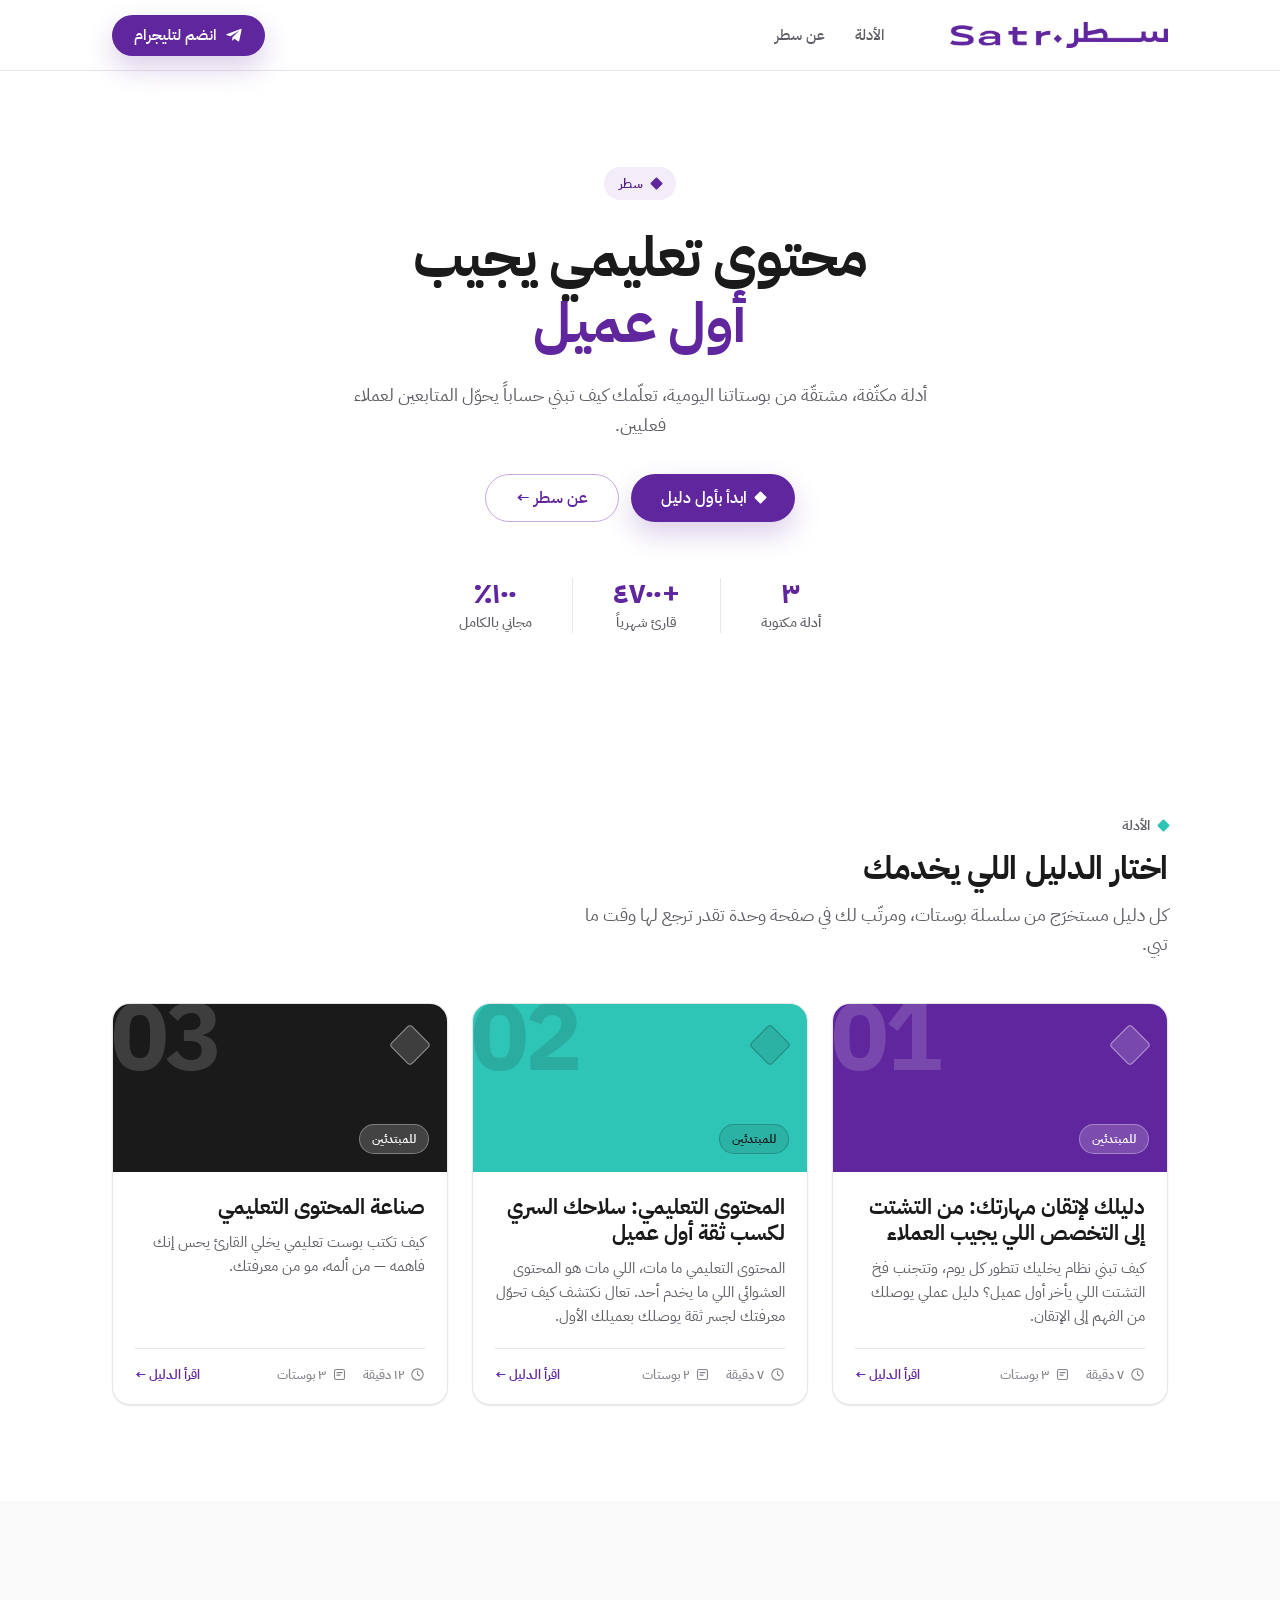
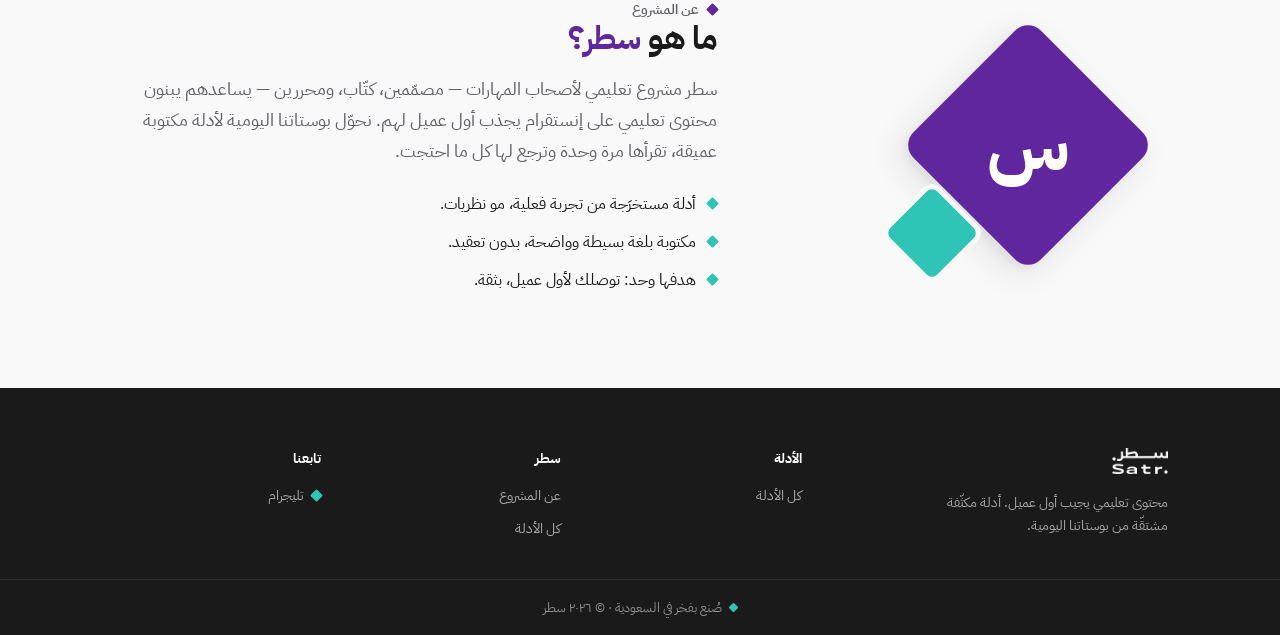
==== commit 3be30608: "إصلاح قراءة guides.json (مصفوفة مباشرة)" ====
--- a/index.html
+++ b/index.html
@@ -190,7 +190,7 @@
   fetch('data/guides.json', { cache: 'no-store' })
     .then(function (r) { return r.json(); })
     .then(function (data) {
-      var guides = (data && data.guides) ? data.guides : [];
+      var guides = Array.isArray(data) ? data : (data && data.guides ? data.guides : []);
       render(guides);
       var sg = document.getElementById('stat-guides');
       if (sg) sg.textContent = toArabic(guides.length);
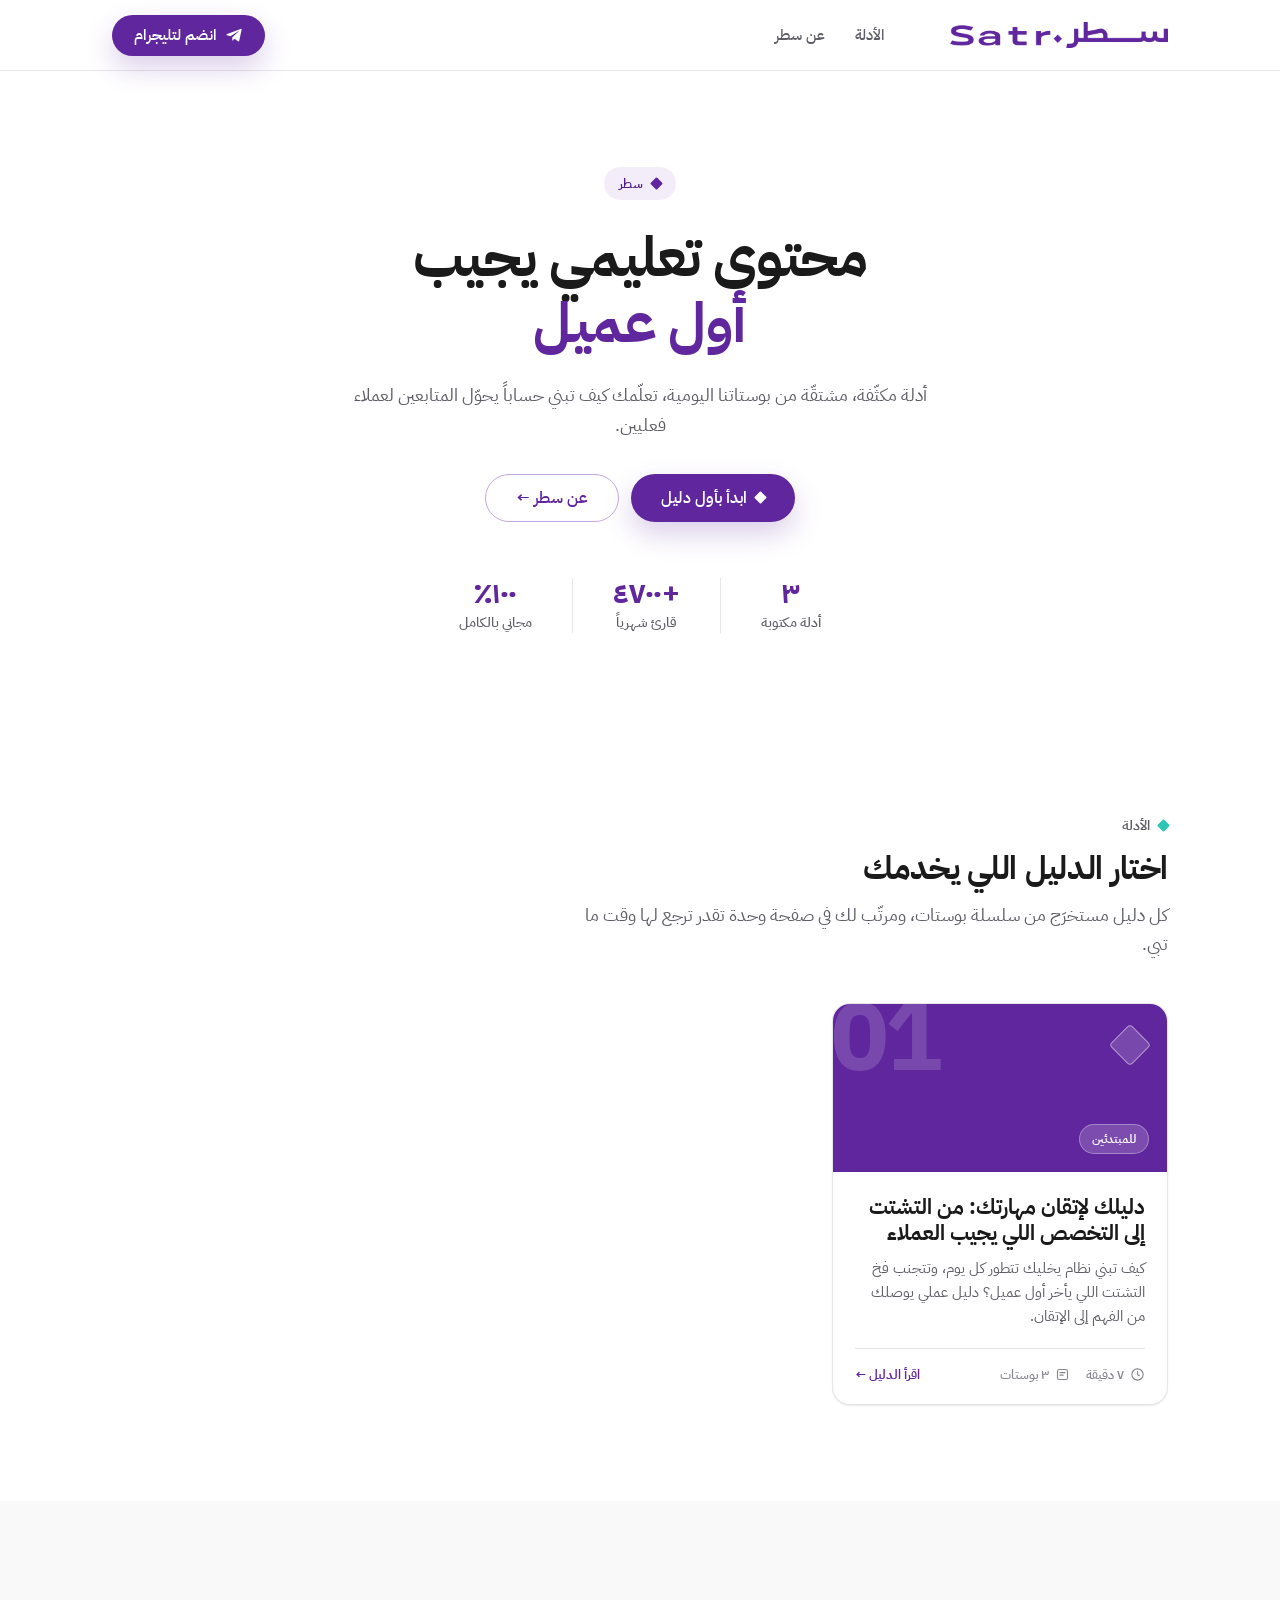
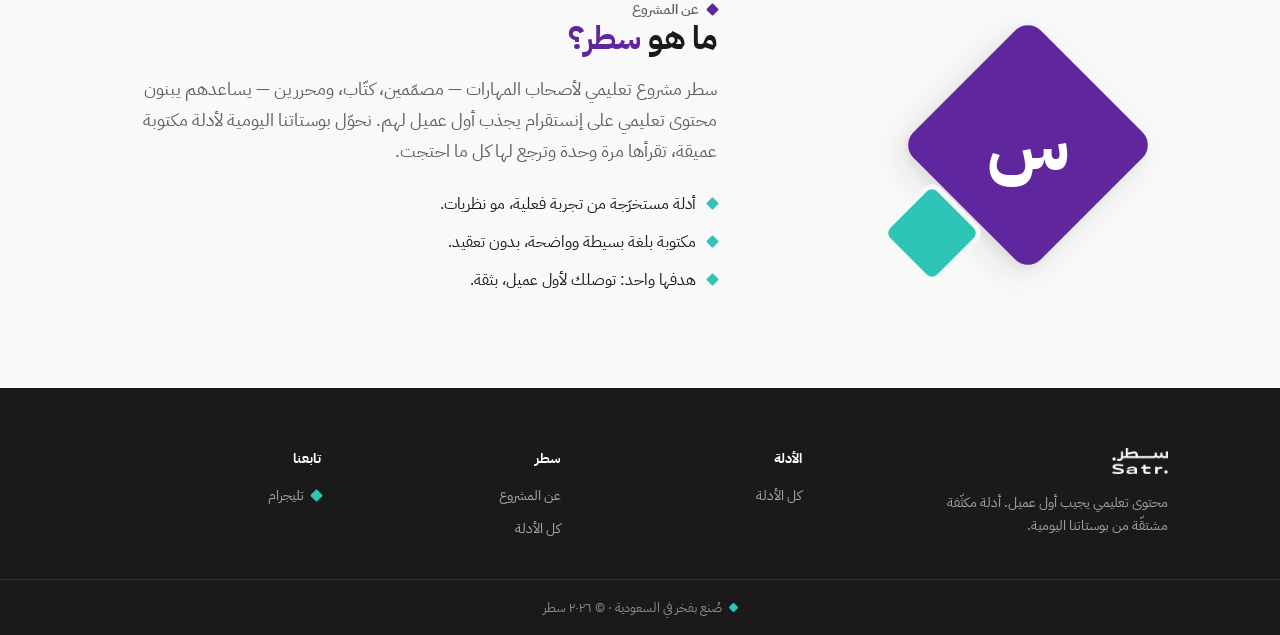
==== commit c7ec1fc1: "تصحيح إملائي: هدفها واحد" ====
--- a/index.html
+++ b/index.html
@@ -123,7 +123,7 @@
         <ul class="about__points">
           <li><span class="rh"></span> أدلة مستخرَجة من تجربة فعلية، مو نظريات.</li>
           <li><span class="rh"></span> مكتوبة بلغة بسيطة وواضحة، بدون تعقيد.</li>
-          <li><span class="rh"></span> هدفها وحد: توصلك لأول عميل، بثقة.</li>
+          <li><span class="rh"></span> هدفها واحد: توصلك لأول عميل، بثقة.</li>
         </ul>
       </div>
     </div>
--- a/styles.css
+++ b/styles.css
@@ -378,3 +378,21 @@
 @media (prefers-reduced-motion: reduce) {
   * { animation: none !important; transition: none !important; }
 }
+
+
+/* === تحسينات الجوال: الشعار + زر التليجرام === */
+@media (max-width: 920px) {
+  .nav__cta-text { display: inline !important; }
+}
+@media (max-width: 680px) {
+  .nav__inner { height: 58px !important; padding-inline: 18px !important; gap: 12px !important; }
+  .nav__logo { height: 20px !important; }
+  .nav .btn--primary, header.nav .btn--primary { padding: 8px 14px !important; font-size: 13px !important; gap: 6px !important; }
+  .nav__cta-text { display: inline !important; font-size: 13px !important; }
+  .nav .btn--primary svg, header.nav .btn--primary svg { width: 15px !important; height: 15px !important; }
+}
+@media (max-width: 380px) {
+  .nav__logo { height: 18px !important; }
+  .nav__cta-text { font-size: 12px !important; }
+  .nav__inner { gap: 8px !important; padding-inline: 14px !important; }
+}
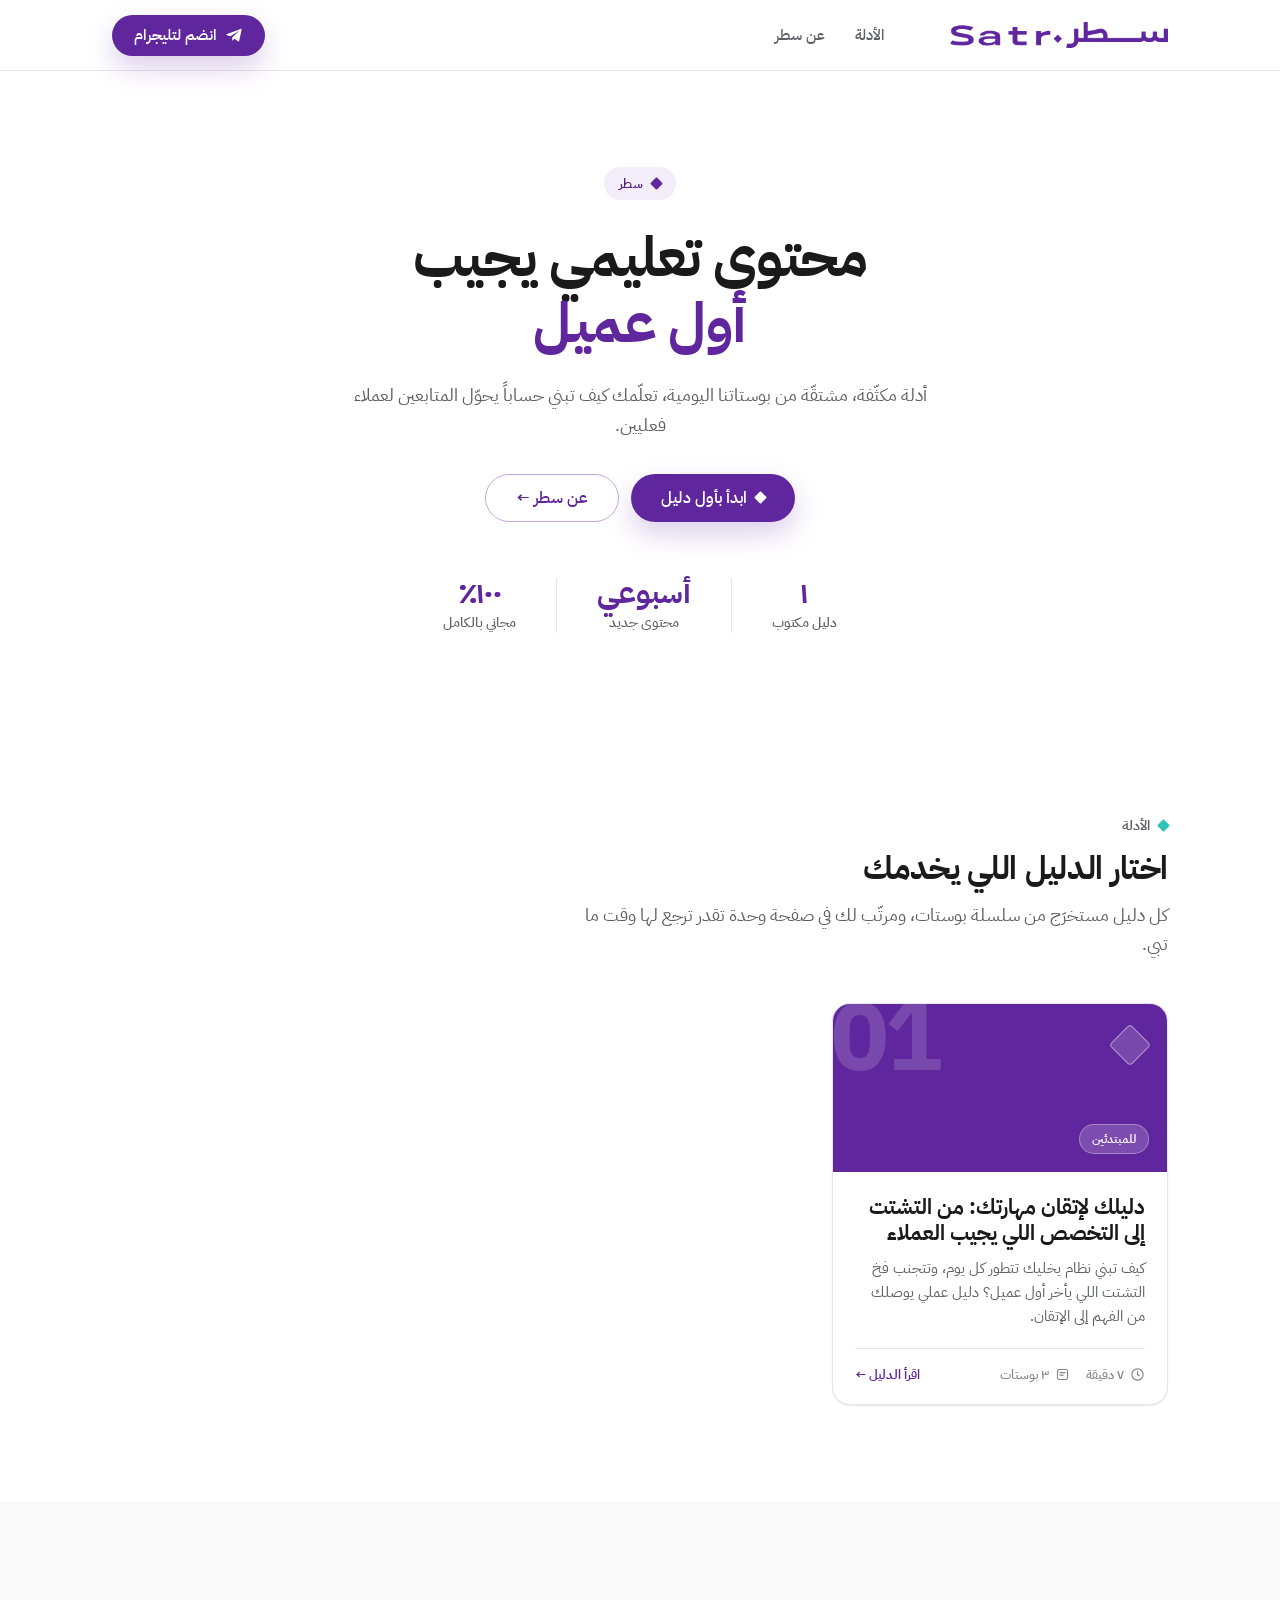
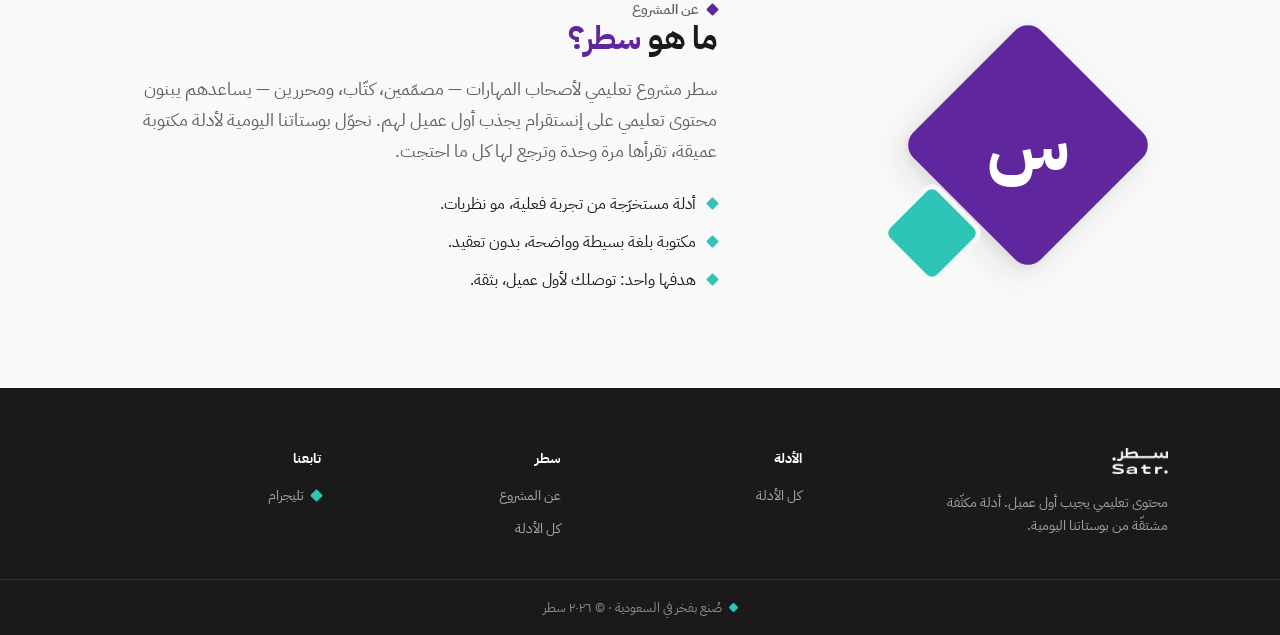
==== commit d5eaa132: "تحديث الإحصائيات: دليل واحد + محتوى أسبوعي" ====
--- a/index.html
+++ b/index.html
@@ -44,8 +44,8 @@
         <a class="btn btn--ghost btn--lg" href="#about">عن سطر ←</a>
       </div>
       <div class="stats">
-        <div class="stat"><span class="stat__num">٣</span><span class="stat__label">أدلة مكتوبة</span></div>
-        <div class="stat"><span class="stat__num">+٤٧٠٠</span><span class="stat__label">قارئ شهرياً</span></div>
+        <div class="stat"><span class="stat__num">١</span><span class="stat__label">دليل مكتوب</span></div>
+        <div class="stat"><span class="stat__num">أسبوعي</span><span class="stat__label">محتوى جديد</span></div>
         <div class="stat"><span class="stat__num">١٠٠٪</span><span class="stat__label">مجاني بالكامل</span></div>
       </div>
     </div>
@@ -62,8 +62,8 @@
           <a class="btn btn--ghost btn--lg" href="#about">عن سطر ←</a>
         </div>
         <div class="stats">
-          <div class="stat"><span class="stat__num">٣</span><span class="stat__label">أدلة مكتوبة</span></div>
-          <div class="stat"><span class="stat__num">+٤٧٠٠</span><span class="stat__label">قارئ شهرياً</span></div>
+          <div class="stat"><span class="stat__num">١</span><span class="stat__label">دليل مكتوب</span></div>
+          <div class="stat"><span class="stat__num">أسبوعي</span><span class="stat__label">محتوى جديد</span></div>
           <div class="stat"><span class="stat__num">١٠٠٪</span><span class="stat__label">مجاني</span></div>
         </div>
       </div>
@@ -87,8 +87,8 @@
         <a class="btn btn--ghost btn--lg" href="#about">عن سطر ←</a>
       </div>
       <div class="statband">
-        <div class="sb"><div class="sb__num">٣</div><div class="sb__label">أدلة مكتوبة وعميقة</div></div>
-        <div class="sb"><div class="sb__num">+٤٧٠٠</div><div class="sb__label">قارئ يتعلّمون شهرياً</div></div>
+        <div class="sb"><div class="sb__num">١</div><div class="sb__label">دليل مكتوب وعميق</div></div>
+        <div class="sb"><div class="sb__num">أسبوعي</div><div class="sb__label">محتوى جديد مستمر</div></div>
         <div class="sb"><div class="sb__num">١٠٠٪</div><div class="sb__label">مجاني بالكامل</div></div>
       </div>
     </div>
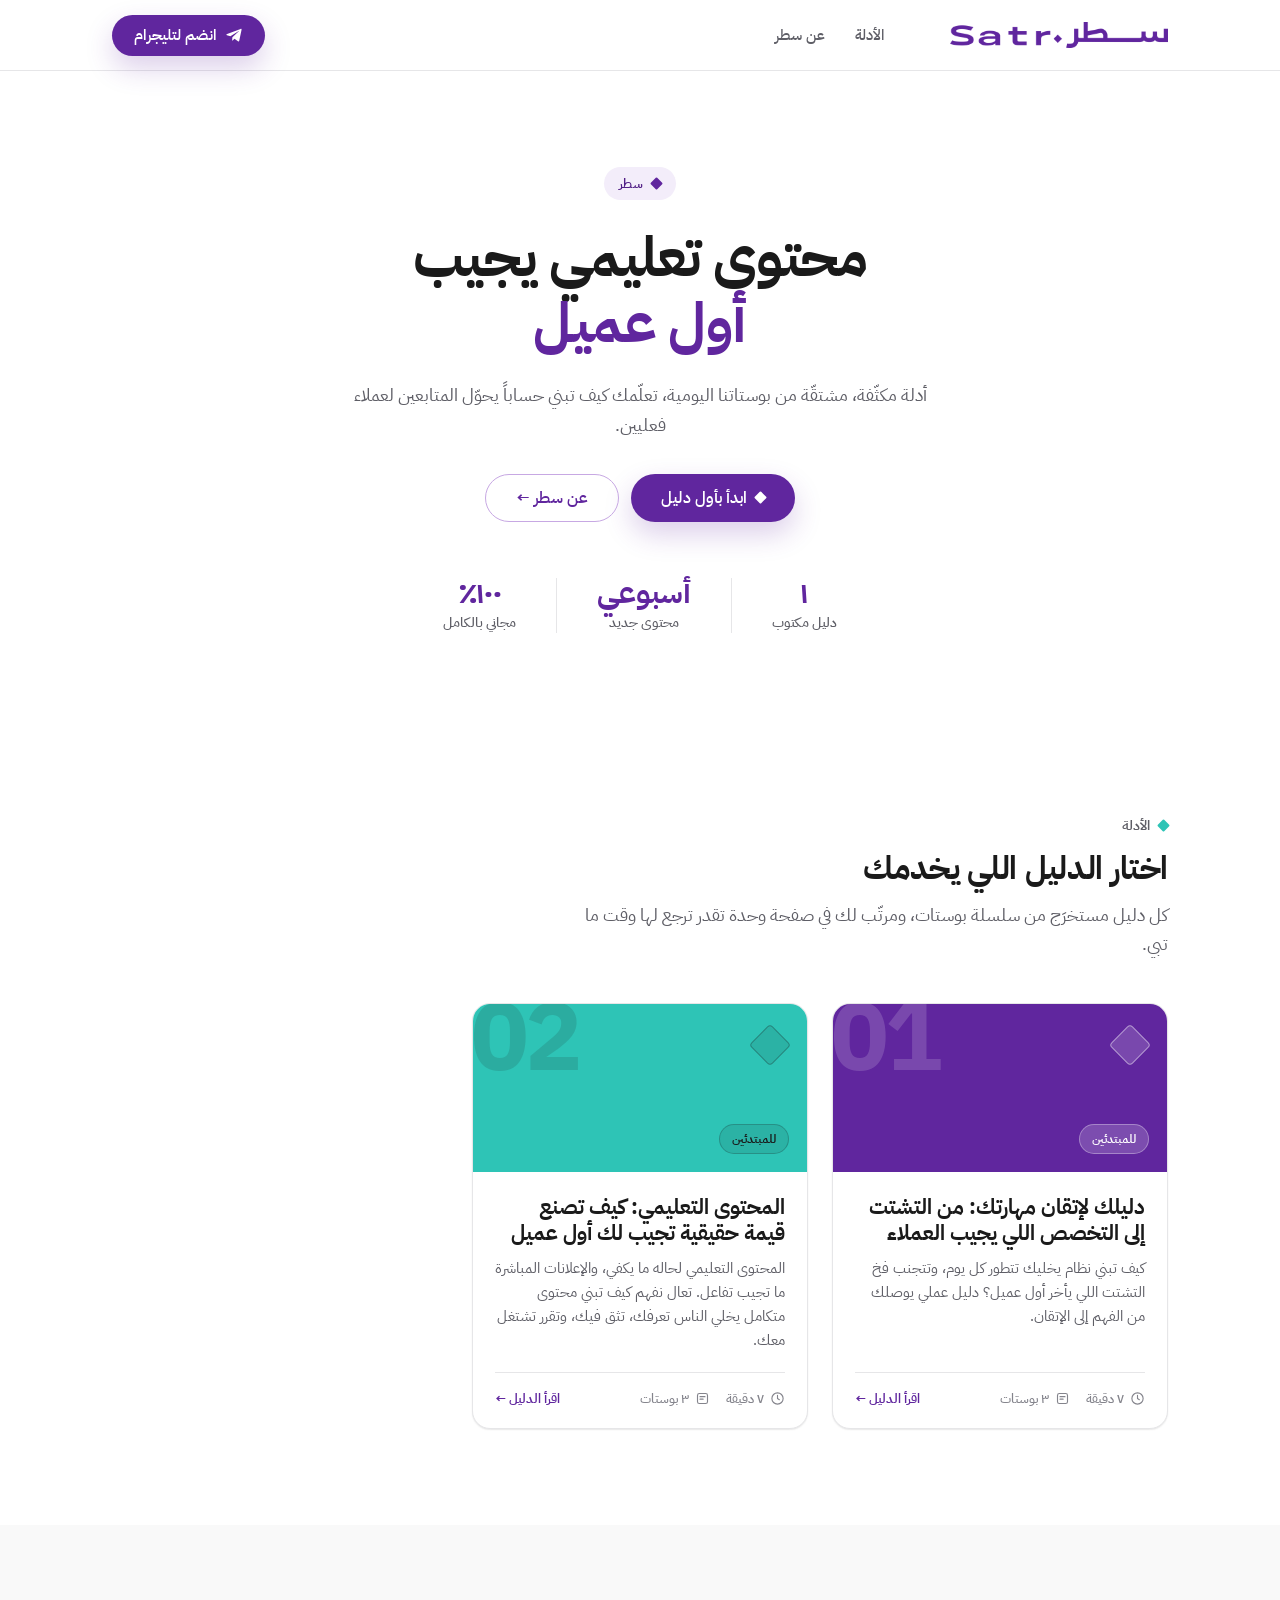
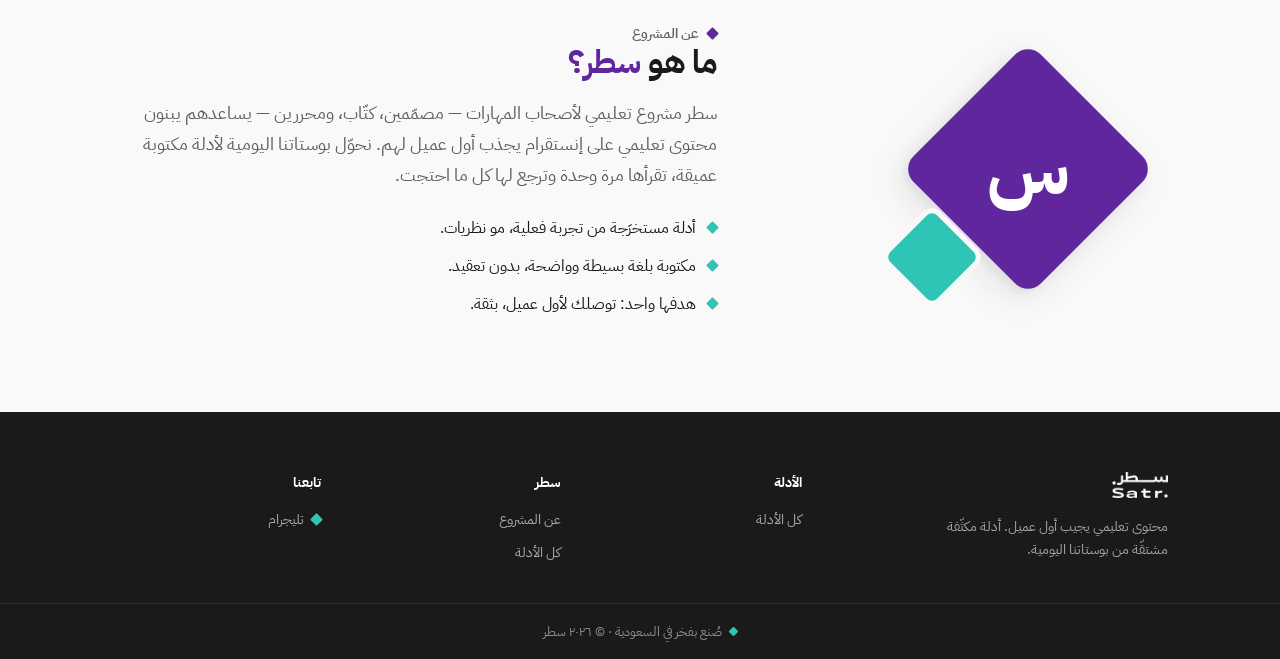
==== commit 6f1581ee: "make guides counter dynamic" ====
--- a/index.html
+++ b/index.html
@@ -199,5 +199,5 @@
 })();
 </script>
 
-</body>
+<script id="guideCounter">(function(){var D="٠١٢٣٤٥٦٧٨٩";function toAr(n){var s=String(n),o="";for(var i=0;i<s.length;i++){var c=s.charCodeAt(i);o+=(c>=48&&c<=57)?D.charAt(c-48):s.charAt(i);}return o;}fetch("data/guides.json").then(function(r){return r.json();}).then(function(data){var arr=(data&&data.length!==undefined)?data:((data&&data.guides)?data.guides:[]);var ar=toAr(arr.length);function upd(root,numSel,labelSel){var els=document.querySelectorAll(root);for(var i=0;i<els.length;i++){var lbl=els[i].querySelector(labelSel);var num=els[i].querySelector(numSel);if(lbl&&num&&lbl.textContent.indexOf("دليل مكتوب")!==-1){num.textContent=ar;}}}upd(".stat",".statnum",".statlabel");upd(".sb",".sbnum",".sblabel");}).catch(function(){});})();</script></body>
 </html>
